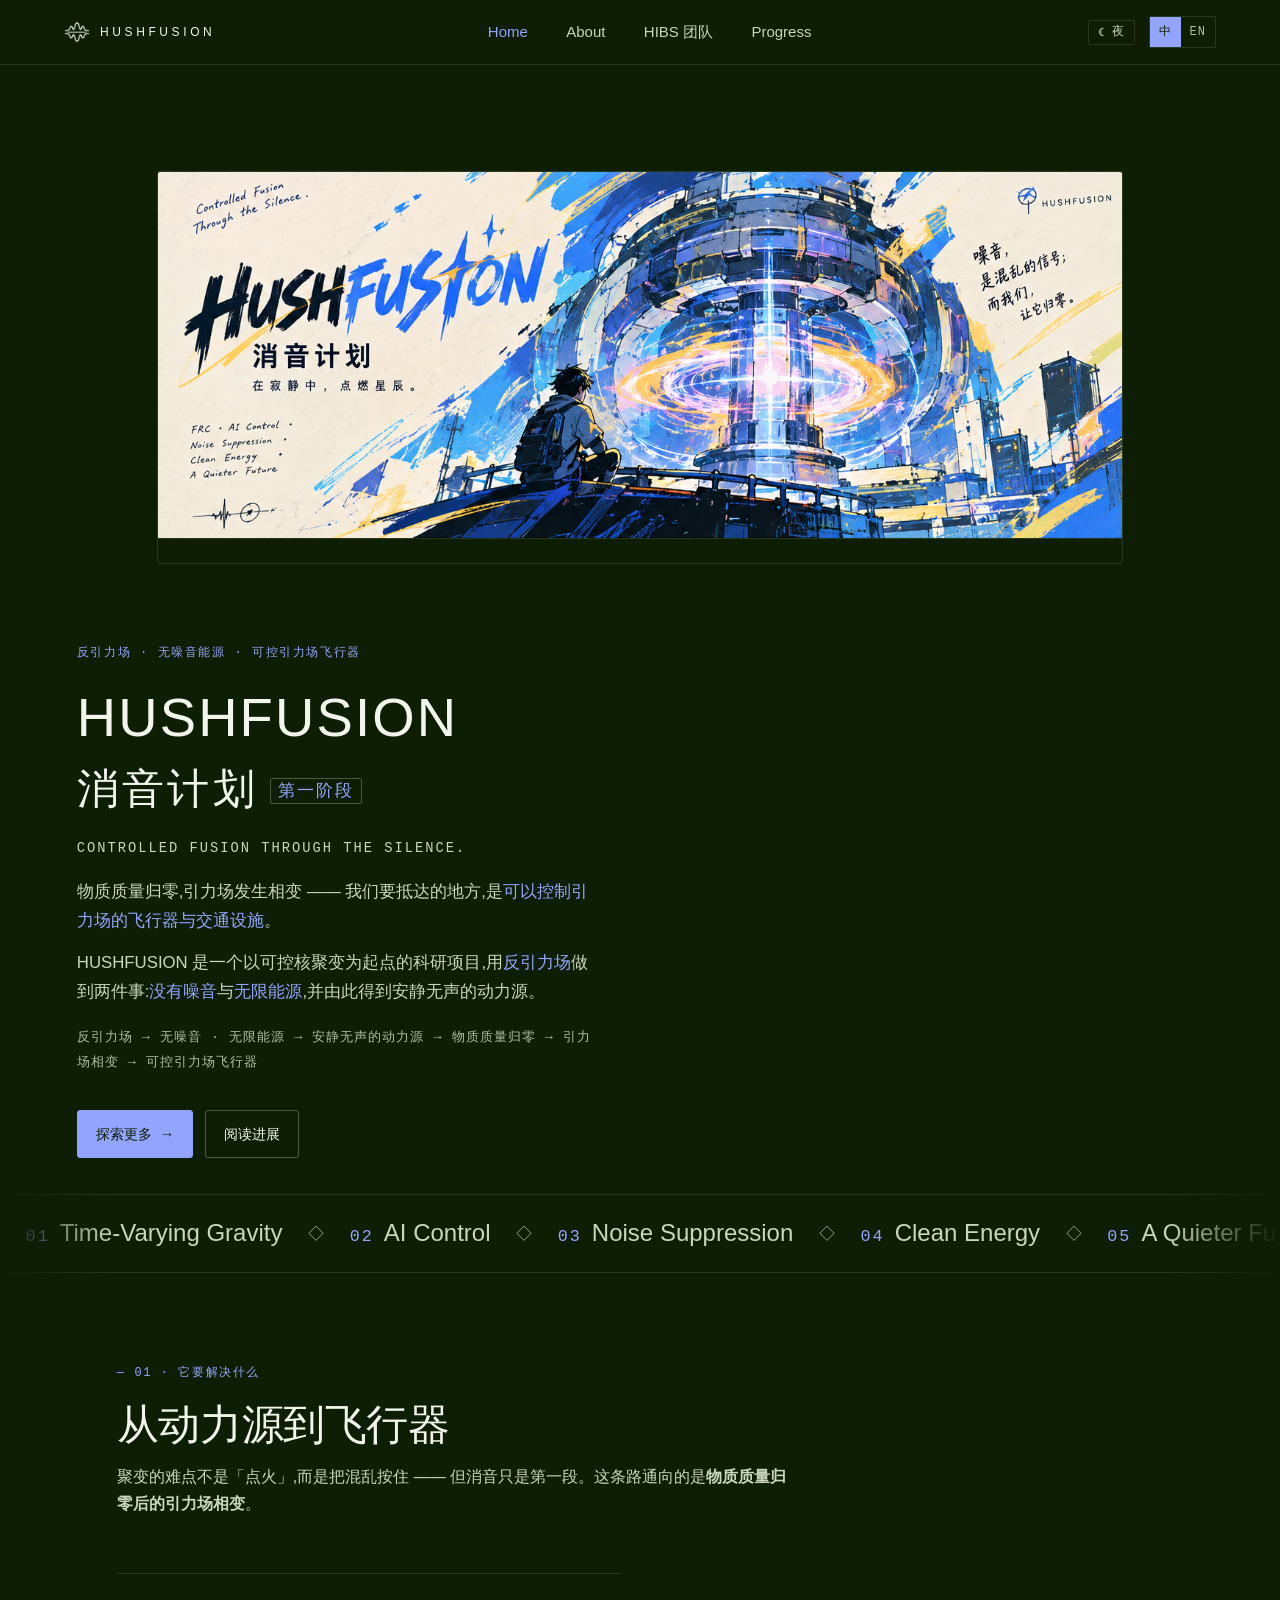
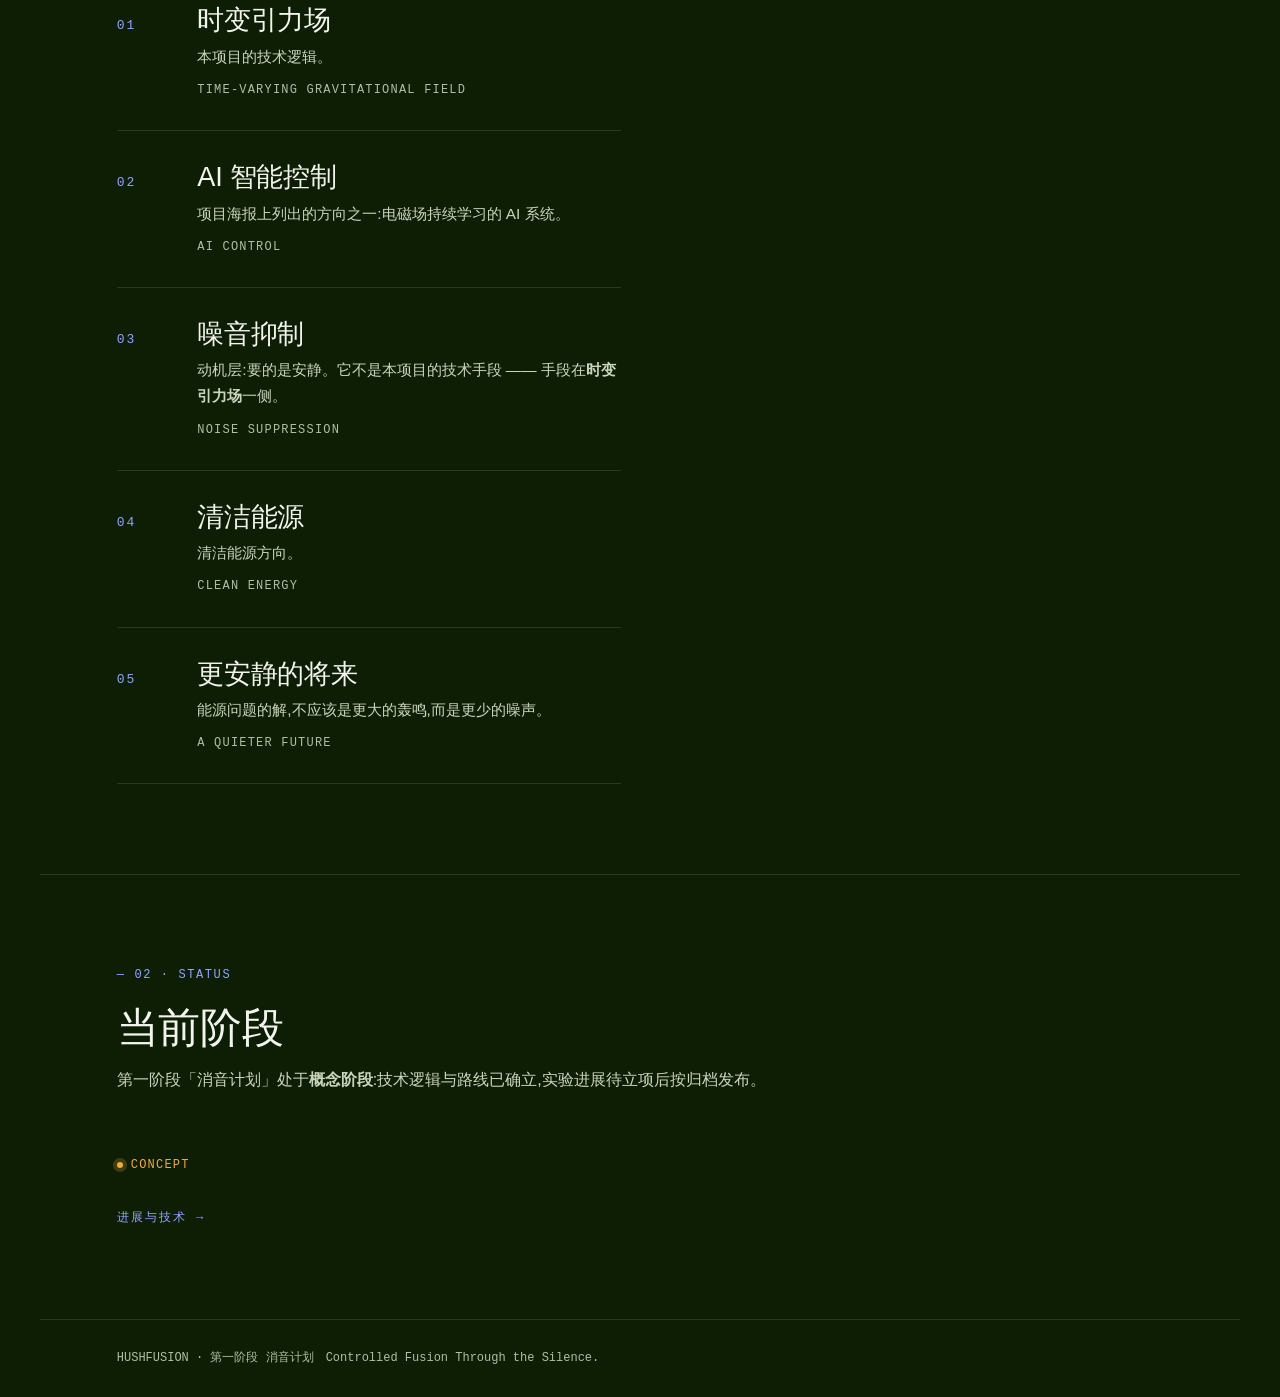
==== index.html @ 9e725b12 "feat(icons): 浏览器图标随主题换 —— 昼间用浅底深字那套 需方 2026-09-17 口径:白天模式下的浏览器图标换成同底色的色系(浅色背景 + 深色 logo)。  - 图标出两套: " ====
<!DOCTYPE html>
<html lang="zh-CN">
<head>
<meta charset="UTF-8">
<meta name="viewport" content="width=device-width, initial-scale=1">
<title>HUSHFUSION — 反引力场 · 无噪音能源 · 可控引力场飞行器</title>
<meta name="description" content="HUSHFUSION:用反引力场换取没有噪音的能源与安静无声的动力源;终局是物质质量归零后的引力场相变,以及可控引力场的飞行器。消音计划是第一阶段。">
<link rel="icon" href="icons/favicon-32.png" sizes="32x32" data-icon="favicon">
<link rel="apple-touch-icon" href="icons/apple-touch-icon.png" data-icon="apple">
<meta name="theme-color" content="#0E1E05" id="theme-color">
<script>/* 主题先定再上色:避免加载瞬间闪另一种主题(默认夜,显式选过就按存的来) */try{if(localStorage.getItem('hushfusion-theme')==='light')document.documentElement.setAttribute('data-theme','light');}catch(e){}</script>
<link rel="stylesheet" href="style.css?v=15">
</head>
<body>

<!-- ◆ 顶栏 -->
<div class="topnav">
  <header class="masthead">
    <a class="brand" href="index.html" aria-label="HUSHFUSION 首页">
      <span class="brand-mark" aria-hidden="true"></span>
      <span class="brand-word">HUSHFUSION</span>
    </a>
    <nav class="mast-links" aria-label="主导航">
      <a href="index.html">Home</a>
      <a href="about.html">About</a>
      <a href="hibs.html" data-zh="HIBS 团队" data-en="HIBS Team">HIBS 团队</a>
      <a href="progress.html">Progress</a>
    </nav>
    <div class="mast-meta">
      <button class="nav-toggle" aria-expanded="false" aria-label="打开导航">≡</button>
      <button class="theme-toggle" type="button" data-theme-toggle aria-label="切换到白天模式">
        <span class="theme-glyph" aria-hidden="true">☾</span><span class="theme-word" data-zh="夜" data-en="Night">夜</span>
      </button>
      <div class="lang-toggle">
        <button data-lang-btn="zh" class="is-active" aria-label="中文">中</button>
        <button data-lang-btn="en" aria-label="English">EN</button>
      </div>
    </div>
  </header>
</div>

<main>

  <!-- ◆ 海报(置顶,只放图) -->
  <section class="band" id="poster" aria-label="海报原件">
    <figure class="exhibit reveal">
      <img src="assets/hero/poster-full.png"
           alt="HUSHFUSION 消音计划手绘海报:笔迹主标、中文标语与反应堆主视觉">
      <figcaption>
       
      </figcaption>
    </figure>
  </section>

  <!-- ◆ 序厅 -->
  <section class="intro" id="intro">
    <div class="intro-inner">
      <p class="kicker" data-zh="反引力场 · 无噪音能源 · 可控引力场飞行器" data-en="Anti-Gravity Field · Silent Energy · Gravity-Controlled Flight">反引力场 · 无噪音能源 · 可控引力场飞行器</p>
      <h1 class="intro-h1">HUSHFUSION</h1>
      <p class="intro-cn">消音计划<span class="intro-phase">第一阶段</span></p>
      <p class="intro-en">Controlled Fusion Through the Silence.</p>
      <p class="lede" data-zh="物质质量归零,引力场发生相变 —— 我们要抵达的地方,是&lt;strong&gt;可以控制引力场的飞行器与交通设施&lt;/strong&gt;。" data-en="Mass goes to zero and the gravitational field undergoes a phase transition — where we are headed is &lt;strong&gt;flight vehicles and transport infrastructure built on a controlled gravitational field&lt;/strong&gt;." data-html="1">物质质量归零,引力场发生相变 —— 我们要抵达的地方,是<strong>可以控制引力场的飞行器与交通设施</strong>。</p>
      <p class="lede" style="margin-top:14px" data-zh="HUSHFUSION 是一个以可控核聚变为起点的科研项目,用&lt;strong&gt;反引力场&lt;/strong&gt;做到两件事:&lt;strong&gt;没有噪音&lt;/strong&gt;与&lt;strong&gt;无限能源&lt;/strong&gt;,并由此得到安静无声的动力源。" data-en="HUSHFUSION starts from controlled fusion and uses an &lt;strong&gt;anti-gravity field&lt;/strong&gt; to achieve two things — &lt;strong&gt;no noise&lt;/strong&gt; and &lt;strong&gt;unlimited energy&lt;/strong&gt; — yielding a power source that is silent." data-html="1">HUSHFUSION 是一个以可控核聚变为起点的科研项目,用<strong>反引力场</strong>做到两件事:<strong>没有噪音</strong>与<strong>无限能源</strong>,并由此得到安静无声的动力源。</p>
            <p class="intro-path" data-zh="反引力场 → 无噪音 · 无限能源 → 安静无声的动力源 → 物质质量归零 → 引力场相变 → 可控引力场飞行器" data-en="Anti-gravity field → no noise · unlimited energy → silent power → mass to zero → gravitational phase transition → gravity-controlled flight">反引力场 → 无噪音 · 无限能源 → 安静无声的动力源 → 物质质量归零 → 引力场相变 → 可控引力场飞行器</p>
      <div class="intro-cta">
        <a class="quiet-cta quiet-cta--solid" href="progress.html#tech">探索更多 <span aria-hidden="true">→</span></a>
        <a class="quiet-cta" href="progress.html">阅读进展</a>
      </div>
    </div>
  </section>

  <!-- ◆ 滚动展示栏:主题词(取自海报要点) -->
  <div class="cap-marquee" aria-hidden="false">
    <div class="cap-marquee-track">
      <span class="cap-marquee-group">
        <span class="cap-marquee-item"><b>01</b>Time-Varying Gravity</span><span class="cap-marquee-sep">◇</span>
        <span class="cap-marquee-item"><b>02</b>AI Control</span><span class="cap-marquee-sep">◇</span>
        <span class="cap-marquee-item"><b>03</b>Noise Suppression</span><span class="cap-marquee-sep">◇</span>
        <span class="cap-marquee-item"><b>04</b>Clean Energy</span><span class="cap-marquee-sep">◇</span>
        <span class="cap-marquee-item"><b>05</b>A Quieter Future</span><span class="cap-marquee-sep">◇</span>
      </span>
      <span class="cap-marquee-group" aria-hidden="true">
        <span class="cap-marquee-item"><b>01</b>Time-Varying Gravity</span><span class="cap-marquee-sep">◇</span>
        <span class="cap-marquee-item"><b>02</b>AI Control</span><span class="cap-marquee-sep">◇</span>
        <span class="cap-marquee-item"><b>03</b>Noise Suppression</span><span class="cap-marquee-sep">◇</span>
        <span class="cap-marquee-item"><b>04</b>Clean Energy</span><span class="cap-marquee-sep">◇</span>
        <span class="cap-marquee-item"><b>05</b>A Quieter Future</span><span class="cap-marquee-sep">◇</span>
      </span>
    </div>
  </div>

  <!-- ◆ 能力:让世界更安静 -->
  <section class="band" id="quiet">
    <div class="section-head reveal">
      <p class="kicker">— 01 · 它要解决什么</p>
      <h2 class="section-title" data-zh="从动力源到飞行器" data-en="From a power source to flight">从动力源到飞行器</h2>
      <p class="section-lede" data-zh="聚变的难点不是「点火」,而是把混乱按住 —— 但消音只是第一段。这条路通向的是&lt;strong&gt;物质质量归零后的引力场相变&lt;/strong&gt;。" data-en="The hard part of fusion is not ignition but holding the chaos still — yet silencing is only the first stretch. The road leads to &lt;strong&gt;the gravitational phase transition that follows mass going to zero&lt;/strong&gt;." data-html="1">聚变的难点不是「点火」,而是把混乱按住 —— 但消音只是第一段。这条路通向的是<strong>物质质量归零后的引力场相变</strong>。</p>
    </div>

    <div class="split reveal">
      <ol class="cap-list reveal">
        <li><span class="cap-no">01</span><div class="cap-body">
          <h3>时变引力场</h3>
          <p>本项目的技术逻辑。</p>
          <span class="cap-tag">Time-Varying Gravitational Field</span>
        </div></li>
        <li><span class="cap-no">02</span><div class="cap-body">
          <h3>AI 智能控制</h3>
          <p>项目海报上列出的方向之一:电磁场持续学习的 AI 系统。</p>
          <span class="cap-tag">AI Control</span>
        </div></li>
        <li><span class="cap-no">03</span><div class="cap-body">
          <h3>噪音抑制</h3>
          <p>动机层:要的是安静。它不是本项目的技术手段 —— 手段在<strong>时变引力场</strong>一侧。</p>
          <span class="cap-tag">Noise Suppression</span>
        </div></li>
        <li><span class="cap-no">04</span><div class="cap-body">
          <h3>清洁能源</h3>
          <p>清洁能源方向。</p>
          <span class="cap-tag">Clean Energy</span>
        </div></li>
        <li><span class="cap-no">05</span><div class="cap-body">
          <h3>更安静的将来</h3>
          <p>能源问题的解,不应该是更大的轰鸣,而是更少的噪声。</p>
          <span class="cap-tag">A Quieter Future</span>
        </div></li>
      </ol>
      <figure class="reveal fig-native-sm">
     
        
      </figure>
    </div>
  </section>

  <!-- ◆ 当前阶段 -->
  <section class="band" id="status">
    <div class="section-head reveal">
      <p class="kicker">— 02 · Status</p>
      <h2 class="section-title" data-zh="当前阶段" data-en="Current stage">当前阶段</h2>
      <p class="section-lede" data-zh="第一阶段「消音计划」处于&lt;strong&gt;概念阶段&lt;/strong&gt;:技术逻辑与路线已确立,实验进展待立项后按归档发布。" data-en="The first phase — the hush plan — is at the &lt;strong&gt;concept stage&lt;/strong&gt;: the technical logic and the route are settled; experimental progress is published once archived." data-html="1">第一阶段「消音计划」处于<strong>概念阶段</strong>:技术逻辑与路线已确立,实验进展待立项后按归档发布。</p>
    </div>
    <p><span class="status">Concept</span></p>
    <p style="margin-top:26px"><a class="see-all" href="progress.html"
       data-zh="进展与技术 →" data-en="Progress &amp; technology →">进展与技术 →</a></p>
  </section>



</main>

<!-- ◆ 页脚 -->
<footer class="foot">
  <span>HUSHFUSION · 第一阶段 消音计划</span>
  <span>Controlled Fusion Through the Silence.</span>
</footer>

<script src="app.js?v=15" defer></script>
</body>
</html>
---- style.css ----
@charset "UTF-8";
/* ============================================================================
   HUSHFUSION · 唯一设计系统(令牌 + 全部组件)
   纪律:圆角 ≤3px · 无装饰性渐变 · 无卡片阴影 · 层级靠背景面 + 1px 发丝线
   改本文件后必须同步提升所有页面 <link>/<script> 的 ?v=N
   ========================================================================== */

:root {
  /* ── 底与面(夜):取样自 assets/cover/thumbnail_375.jpg ——
       深橄榄绿笔触 #173400 / #1A3702 落在米白纸底 #F0F0F0 上。
       页面的夜底就是这支绿的再深一档,面按一档亮度递进。 ─────────────────── */
  --bg:            #0E1E05;
  --bg-2:          #16290B;
  --bg-3:          #1E3611;
  --bg-hover:      #28451A;

  /* ── 文字三级(近白 → 次级 → 元数据;12px 小字也要 ≥7:1) ─────────────── */
  --ink:           #F2F5EC;   /* 15.8:1 */
  --ink-2:         #C9D6BC;   /* 11.5:1 */
  --ink-3:         #AEBFA1;   /*  8.9:1(小字主力色) */

  /* ── 唯一强调色:图标 logo 的靛蓝 #042366(色相 221°)—— 绿底上的互补色。
       深底上取提亮版,才能当「字体重点色」用(7.4:1) ───────────────────── */
  --accent:        #93A4FF;
  --accent-hover:  #B6C1FF;
  --accent-deep:   #3B4CC0;
  --accent-glow:   rgba(147, 164, 255, .22);

  /* ── 单点语义色:琥珀。只允许出现在「状态点」一处 ─────────────────── */
  --amber:         #F0A93B;
  --amber-glow:    rgba(240, 169, 59, .22);

  /* ── 海报纸色(实测 #F8EADA,只用于极小面积的反白块) ─────────────── */
  --paper:         #F8EADA;
  --paper-ink:     #1B2434;

  /* ── 发丝线 ──────────────────────────────────────────────────────── */
  --hairline:        rgba(206, 227, 178, .14);
  --hairline-strong: rgba(206, 227, 178, .30);
  --shade:           rgba(0, 0, 0, .32);   /* 命令板内阴影 */

  /* ── 字体三件套:展示/正文用无衬线(品牌是几何无衬线 + 手绘,衬线会打架;
       手绘笔迹的角色由**真实品牌图**承担,不交给字体) ────────────────── */
  --sans: -apple-system, BlinkMacSystemFont, "PingFang SC", "Noto Sans SC",
          "Helvetica Neue", "Microsoft YaHei", sans-serif;
  --mono: ui-monospace, "SF Mono", "JetBrains Mono", Menlo, Consolas, monospace;

  --maxw: 1200px;
  --r: 3px;
}

/* ── 昼间主题:浅海蓝绿底 + 浅卡其面(墨绿字),强调色 = logo 靛蓝的深版 ──────────
   开关:<html data-theme="light">;没有该属性 = 夜(默认)。
   对比度:ink 13.9:1 / ink-2 8.5:1 / ink-3 7.5:1 / accent 8.0:1 —— 小字也够 */
[data-theme="light"] {
  /* 底 = 浅海蓝绿(亮度 84%,比原来的 95% 冷白明显收了一档,不再晃眼);
     面 = 浅卡其(面板/输入框/标签页浮在绿底上,与海报纸色 #F8EADA 一族) */
  --bg:            #C9DDD5;
  --bg-2:          #F4EFE1;
  --bg-3:          #E7E0CC;
  --bg-hover:      #EDE7D5;

  --ink:           #11302A;   /*  9.99:1(绿底) */
  --ink-2:         #22403A;   /*  7.8:1 */
  --ink-3:         #2C4A42;   /*  6.8:1(小字主力色) */

  --accent:        #1B2C7A;   /* logo 靛蓝的深版(8.8:1)—— 浅底上的重点色 */
  --accent-hover:  #101C55;
  --accent-deep:   #042366;   /* logo 原色,留给实心按钮底 */
  --accent-glow:   rgba(27, 44, 122, .10);

  --amber:         #5E3803;
  --amber-glow:    rgba(94, 56, 3, .14);

  --paper:         #F8EADA;
  --paper-ink:     #1B2434;

  --hairline:        rgba(17, 48, 42, .16);
  --hairline-strong: rgba(17, 48, 42, .34);
  --shade:           rgba(17, 48, 42, .10);
}



/* ── 可访问性工具类 ─────────────────────────────────────────────────── */
.sr-only {
  position: absolute; width: 1px; height: 1px; padding: 0; margin: -1px;
  overflow: hidden; clip: rect(0 0 0 0); white-space: nowrap; border: 0;
}

/* ── 基础 ─────────────────────────────────────────────────────────────── */
*, *::before, *::after { box-sizing: border-box; }

html { -webkit-text-size-adjust: 100%; scroll-behavior: smooth; background: var(--bg); }
@media (prefers-reduced-motion: reduce) { html { scroll-behavior: auto; } }

body {
  margin: 0;
  background: var(--bg);
  color: var(--ink);
  font-family: var(--sans);
  font-size: 16px;
  line-height: 1.7;
  font-weight: 300;
  -webkit-font-smoothing: antialiased;
  overflow-x: hidden;
}

h1, h2, h3, h4 { margin: 0; font-weight: 400; line-height: 1.15; letter-spacing: -.01em; }
p { margin: 0; }
img { max-width: 100%; display: block; }
a { color: inherit; text-decoration: none; }
ol, ul { margin: 0; padding: 0; list-style: none; }
button { font: inherit; color: inherit; background: none; border: 0; cursor: pointer; }
code { font-family: var(--mono); }
::selection { background: var(--accent); color: var(--bg); }

:focus-visible {
  outline: 2px solid var(--accent);
  outline-offset: 3px;
  border-radius: 2px;
}

/* 只在有 JS 时启用滚动揭示(渐进增强:无 JS 时内容直接可见) */
.reveal { opacity: 1; }
.js .reveal { opacity: 0; transform: translateY(14px);
              transition: opacity .9s ease, transform .9s cubic-bezier(.2,.7,.3,1); }
.js .reveal.is-in { opacity: 1; transform: none; }
@media (prefers-reduced-motion: reduce) {
.js .reveal { opacity: 1; transform: none; transition: none; }
}

/* ── 版心与区块 ──────────────────────────────────────────────────────── */
section.band {
  padding: clamp(60px, 10vh, 130px) clamp(24px, 6vw, 80px);
  max-width: var(--maxw);
  margin: 0 auto;
}
section.band + section.band { border-top: 1px solid var(--hairline); }
/* 海报置顶:它下面是序厅,两块要读成一个开篇 —— 收紧下边距,别让图与文之间空出一大段 */
#poster { padding-bottom: clamp(28px, 3.5vh, 44px); }
/* ── 通用文字件 ──────────────────────────────────────────────────────── */
.kicker {
  font-family: var(--mono); font-weight: 400; font-size: 12px; letter-spacing: 1.6px;
  text-transform: uppercase; color: var(--accent); margin-bottom: 26px;
}
.kicker--muted { color: var(--ink-3); }
.display {
  font-size: clamp(2rem, 5vw, 3.6rem); font-weight: 300; line-height: 1.08;
}
.lede {
  color: var(--ink-2); font-size: 1.05rem; max-width: 42em; margin-top: 18px;
}
.lede strong, .hl { color: var(--accent); font-weight: 500; }
.mono { font-family: var(--mono); }

.section-head { margin-bottom: clamp(36px, 5vw, 56px); }
.section-head .kicker { margin-bottom: 18px; }
.section-title { font-size: clamp(1.6rem, 3.4vw, 2.6rem); font-weight: 300; }
.section-lede { color: var(--ink-2); margin-top: 14px; font-size: 1rem; max-width: 42em; }

/* ── 顶栏:三段均布 + 悬浮下拉 ───────────────────────────────────────── */
.topnav {
  position: sticky; top: 0; z-index: 60;
  background: color-mix(in srgb, var(--bg) 86%, transparent);
  -webkit-backdrop-filter: blur(10px); backdrop-filter: blur(10px);
  border-bottom: 1px solid var(--hairline);
}
.masthead {
  display: flex; align-items: center; justify-content: space-between;
  gap: clamp(16px, 3vw, 40px);
  padding: 16px clamp(24px, 5vw, 64px);
  max-width: 1400px; margin: 0 auto;
}
.brand { display: flex; align-items: center; gap: 10px; flex-shrink: 0; }
/* 顶栏标识:同一个蒙版文件,颜色取 --ink —— 夜=近白、昼=墨绿,
   两套底色上都看得见(白色图形直接放冷白底上会消失) */
.brand-mark {
  width: 26px; height: 26px; flex-shrink: 0;
  background-color: var(--ink);
  -webkit-mask: url(assets/brand/mark-wave.png) center / contain no-repeat;
          mask: url(assets/brand/mark-wave.png) center / contain no-repeat;
}
/* 字标用**文字**渲染,不用图 —— 源图里的字标只有 102×19,
   在 2× 屏上被拉伸过就糊;用本地字体 + 字距能实打实锐利,也顺手省一张素材。 */
.brand-word {
  font-family: var(--sans);
  font-size: 12px;
  font-weight: 500;
  letter-spacing: .3em;
  margin-right: -.3em;          /* 抵消尾字符的字距,视觉左对齐 */
  text-transform: uppercase;
  color: var(--ink);
  white-space: nowrap;
  line-height: 1;
}

.lang-toggle { display: flex; border: 1px solid var(--hairline); border-radius: 2px; }
/* 主题切换:与语言键同一套视觉,紧挨在它左边 */
.theme-toggle {
  display: inline-flex; align-items: center; gap: 6px;
  font-family: var(--mono); font-size: 12px; font-weight: 400; letter-spacing: 1px;
  color: var(--ink-2); border: 1px solid var(--hairline); border-radius: 2px;
  padding: 5px 9px; line-height: 1; white-space: nowrap;
  transition: color .18s, border-color .18s;
}
.theme-toggle:hover { color: var(--accent); border-color: var(--accent); }
.theme-glyph { font-size: 13px; line-height: 1; }
.lang-toggle button {
  font-family: var(--mono); font-weight: 400; font-size: 12px; letter-spacing: 1px;
  padding: 5px 9px; color: var(--ink-3); transition: color .18s, background .18s;
}
.lang-toggle button.is-active { color: var(--bg); background: var(--accent); }
/* ── 序厅(替代 hero) ────────────────────────────────────────────────── */
.intro {
  position: relative;
  display: grid;
  grid-template-columns: minmax(0, 1fr) minmax(0, 1.05fr);
  align-items: start;
  gap: clamp(24px, 5vw, 64px);
  padding: clamp(24px, 3.5vh, 44px) clamp(24px, 6vw, 80px) clamp(28px, 4vh, 52px);
  max-width: 1400px; margin: 0 auto;
}
.intro-inner { position: relative; z-index: 2; max-width: 640px; }
.intro-h1 { font-size: clamp(2rem, 5vw, 3.4rem); font-weight: 300;
             letter-spacing: .04em; line-height: 1.05; margin-bottom: 8px; }
.intro-cn { font-size: clamp(1.6rem, 3.6vw, 2.6rem); font-weight: 300; letter-spacing: .08em; }
.intro-en {
  font-family: var(--mono); font-size: clamp(.72rem, 1.4vw, .86rem);
  letter-spacing: 2px; color: var(--ink-2); margin-top: 12px; text-transform: uppercase;
}
.intro-cta { display: flex; flex-wrap: wrap; gap: 12px; margin-top: 34px; }
.intro-phase {
  font-family: var(--mono); font-size: .42em; letter-spacing: 2px; color: var(--accent);
  border: 1px solid var(--hairline-strong); border-radius: 2px;
  padding: 2px 7px; margin-left: 12px; vertical-align: middle; white-space: nowrap;
}
.intro-path {
  font-family: var(--mono); font-size: clamp(.72rem, 1.3vw, .84rem);
  letter-spacing: 1px; color: var(--ink-3); margin-top: 18px; line-height: 1.9;
}

.quiet-cta {
  display: inline-flex; align-items: center; gap: 8px;
  border: 1px solid var(--hairline-strong); border-radius: var(--r);
  padding: 11px 18px; font-size: .9rem; color: var(--ink);
  transition: color .18s ease, border-color .18s ease, background .18s ease;
}
.quiet-cta:hover { border-color: var(--accent); color: var(--accent);
                   background: color-mix(in srgb, var(--accent) 7%, transparent); }
.quiet-cta--solid {
  background: var(--accent); border-color: var(--accent); color: var(--bg); font-weight: 400;
}
.quiet-cta--solid:hover { background: var(--accent-hover); border-color: var(--accent-hover);
                          color: var(--bg); }
.quiet-cta span[aria-hidden] { transition: transform .18s ease; }
.quiet-cta:hover span[aria-hidden] { transform: translateX(3px); }

/* ── 滚动展示栏(无缝 marquee) ───────────────────────────────────────── */
.cap-marquee {
  overflow: hidden;
  border-top: 1px solid var(--hairline);
  border-bottom: 1px solid var(--hairline);
  padding: clamp(12px, 2vw, 18px) 0;
  -webkit-mask-image: linear-gradient(90deg, transparent, #000 9%, #000 91%, transparent);
          mask-image: linear-gradient(90deg, transparent, #000 9%, #000 91%, transparent);
}
.cap-marquee-track { display: flex; width: max-content; animation: cap-marquee 34s linear infinite; }
.cap-marquee:hover .cap-marquee-track { animation-play-state: paused; }
.cap-marquee-group { display: flex; align-items: center; }
.cap-marquee-item {
  font-size: clamp(1rem, 2.2vw, 1.5rem); color: var(--ink-2); white-space: nowrap;
  padding: 0 clamp(14px, 2vw, 26px);
}
.cap-marquee-item b { font-family: var(--mono); font-size: .7em; color: var(--accent);
                      font-weight: 500; letter-spacing: 2px; margin-right: 10px; }
.cap-marquee-sep { color: var(--ink-3); }
@keyframes cap-marquee { from { transform: translateX(0); } to { transform: translateX(-50%); } }
@media (prefers-reduced-motion: reduce) {
.cap-marquee-track { animation: none; }
.cap-marquee { -webkit-mask-image: none; mask-image: none; }
}

/* ── 编辑式序号列表(替代卡片栅格) ──────────────────────────────────── */
.cap-list li {
  display: flex; gap: clamp(20px, 4vw, 48px); align-items: baseline;
  padding: 30px 0; border-bottom: 1px solid var(--hairline);
}
.cap-list li:first-child { border-top: 1px solid var(--hairline); }
.cap-no {
  font-family: var(--mono); font-size: 13px; letter-spacing: 2px;
  color: var(--accent); flex-shrink: 0; width: 2.5em;
}
.cap-body h3 { font-size: clamp(1.15rem, 2.4vw, 1.7rem); margin-bottom: 8px; }
.cap-body p { color: var(--ink-2); max-width: 38em; font-size: .96rem; }
.cap-body .cap-tag {
  font-family: var(--mono); font-weight: 400; font-size: 12px; letter-spacing: 1.2px;
  color: var(--ink-3); text-transform: uppercase; display: block; margin-top: 10px;
}

/* ── 双栏图文(主素材在右,文案在左) ───────────────────────────────── */
.split {
  display: grid; grid-template-columns: minmax(0, 1fr) minmax(0, .95fr);
  gap: clamp(28px, 5vw, 64px); align-items: center;
}
.split figure { margin: 0; }
.split figure img { width: 100%; height: auto; border: 1px solid var(--hairline);
                    border-radius: var(--r); }
.split figure figcaption {
  font-family: var(--mono); font-weight: 400; font-size: 12px; letter-spacing: 1px; color: var(--ink-3);
  margin-top: 10px;
}
.split--flip > figure { order: -1; }

.see-all {
  font-family: var(--mono); font-size: 12px; letter-spacing: 2px;
  color: var(--accent); text-transform: uppercase;
}
.see-all:hover { color: var(--accent-hover); }

/* ── 命令板(可复制) ────────────────────────────────────────────────── */
.cmd-grid { display: grid; grid-template-columns: repeat(auto-fit, minmax(280px, 1fr));
            gap: clamp(16px, 2.4vw, 26px); }
.cmd-plate {
  border: 1px solid var(--hairline); border-radius: var(--r);
  padding: 22px 24px;
  background: linear-gradient(180deg, var(--bg-2), var(--bg-3));
  transition: border-color .2s ease, box-shadow .2s ease;
}
.cmd-plate:hover { border-color: var(--hairline-strong);
                   box-shadow: 0 0 0 1px var(--accent-glow); }
.cmd-meta { margin-bottom: 16px; }
.cmd-badge {
  font-family: var(--mono); font-weight: 400; font-size: 12px; letter-spacing: 1.2px; text-transform: uppercase;
  color: var(--accent); border: 1px solid var(--hairline-strong); border-radius: 2px;
  padding: 3px 7px; display: inline-block; margin-bottom: 12px;
}
.cmd-title { font-size: 1.05rem; margin-bottom: 6px; }
.cmd-desc { color: var(--ink-2); font-size: .9rem; }
.cmd-line { display: flex; align-items: stretch; gap: 10px; margin-top: 16px; }
.prompt { font-family: var(--mono); color: var(--accent); font-weight: 600; align-self: center; }
.cmd {
  flex: 1 1 auto; min-width: 0; background: var(--shade);
  border: 1px solid var(--hairline); border-radius: 2px; padding: 11px 14px;
  font-size: .86rem; word-break: break-all; color: var(--ink);
}
.copy {
  font-family: var(--mono); font-weight: 400; font-size: 12px; letter-spacing: 1px;
  border: 1px solid var(--hairline-strong); border-radius: 2px; padding: 0 12px;
  color: var(--ink-2); white-space: nowrap;
  transition: color .18s, border-color .18s, background .18s;
}
.copy:hover { color: var(--accent); border-color: var(--accent); }
.copy.is-copied { color: var(--accent); border-color: var(--accent); background: var(--accent-glow); }

/* ── 标签框(平台/栏目切换) ─────────────────────────────────────────── */
.tabs-box {
  border: 1px solid var(--hairline); border-radius: var(--r); overflow: hidden;
  background: linear-gradient(180deg, var(--bg-2), var(--bg-3));
}
.tabs { display: flex; flex-wrap: wrap; border-bottom: 1px solid var(--hairline); }
.tab {
  display: flex; align-items: center; gap: 10px;
  flex: 1 1 auto; min-width: 0; white-space: nowrap;
  padding: 15px 18px; font-size: 15px; color: var(--ink-2);
  border-bottom: 2px solid transparent;
  transition: color .18s ease, border-color .18s ease;
}
.tab-no { font-family: var(--mono); font-weight: 400; font-size: 12px; letter-spacing: 1.2px; color: var(--ink-3); }
.tab:hover { color: var(--ink); }
.tab.is-active { color: var(--accent); border-bottom-color: var(--accent); }
.tab.is-active .tab-no { color: var(--accent); }
.pane { display: none; padding: 24px 26px; }
.pane.is-active { display: block; }

/* 面板里的规格表:dt/dd 两列 —— 让「关心什么 / 难点」可扫读,而不是挤成一坨 prose */
.pane-tag {
  font-family: var(--mono); font-weight: 400; font-size: 12px; letter-spacing: 1.2px;
  text-transform: uppercase; color: var(--ink-3); margin-bottom: 14px;
}
.spec-list > div {
  display: grid; grid-template-columns: 148px minmax(0, 1fr);
  gap: 6px 24px; padding: 14px 0; border-bottom: 1px solid var(--hairline);
}
.spec-list > div:first-child { border-top: 1px solid var(--hairline); }
.spec-list dt { font-family: var(--mono); font-size: 12px; letter-spacing: 1px; color: var(--ink-3); }
.spec-list dd { margin: 0; color: var(--ink-2); font-size: .96rem; max-width: 38em; }
.spec-list dd strong { color: var(--ink); font-weight: 500; }

/* ── 文档表格 ───────────────────────────────────────────────────────── */
.table-wrap { overflow-x: auto; border: 1px solid var(--hairline); border-radius: var(--r); }
table.doc { width: 100%; border-collapse: collapse; font-size: .92rem; }
table.doc th {
  text-align: left; font-family: var(--mono); font-size: 12px; letter-spacing: 1px;
  text-transform: uppercase; color: var(--ink-3); font-weight: 400;
  padding: 12px 16px; border-bottom: 1px solid var(--hairline-strong); white-space: nowrap;
}
table.doc td {
  padding: 13px 16px; border-bottom: 1px solid var(--hairline); color: var(--ink-2);
  vertical-align: top;
}
table.doc tr:last-child td { border-bottom: 0; }
table.doc tr:hover td { background: color-mix(in srgb, var(--accent) 4%, transparent); }
table.doc td:first-child { color: var(--ink); }

/* ── 状态标记(琥珀只出现在这里) ───────────────────────────────────── */
.status { display: inline-flex; align-items: center; gap: 8px;
          font-family: var(--mono); font-weight: 400; font-size: 12px; letter-spacing: 1.2px;
          text-transform: uppercase; color: var(--amber); }
.status::before { content: ""; width: 6px; height: 6px; border-radius: 50%;
                  background: var(--amber); box-shadow: 0 0 0 4px var(--amber-glow); }

/* ── 海报「展品」块(纸色反白,小块使用) ──────────────────────────── */
.exhibit { border: 1px solid var(--hairline); border-radius: var(--r); overflow: hidden; }
.exhibit img { width: 100%; height: auto; }
.exhibit figcaption {
  display: flex; flex-wrap: wrap; gap: 6px 18px; align-items: center;
  padding: 12px 16px; border-top: 1px solid var(--hairline);
  font-family: var(--mono); font-weight: 400; font-size: 12px; letter-spacing: 1px; color: var(--ink-3);
}
.paper-chip {
  background: var(--paper); color: var(--paper-ink); border-radius: 2px;
  padding: 14px 18px; display: inline-block; max-width: 100%;
}
.paper-chip img { width: auto; max-height: 92px; }

/* ── 占位块(无素材来源的内容,显式标注而不是编造) ───────────────── */
.placeholder {
  border: 1px dashed var(--hairline-strong); border-radius: var(--r);
  padding: 20px 22px; color: var(--ink-3); font-family: var(--mono);
  font-size: 12px; letter-spacing: .5px; line-height: 1.9;
}
.placeholder b { color: var(--ink-2); font-weight: 400; }



/* ── 页脚 ───────────────────────────────────────────────────────────── */
.foot {
  display: flex; align-items: center; gap: 12px; flex-wrap: wrap;
  padding: 28px clamp(24px, 6vw, 80px);
  border-top: 1px solid var(--hairline);
  color: var(--ink-3); font-family: var(--mono); font-size: 12px;
  max-width: var(--maxw); margin: 0 auto;
}

/* ── 响应式:断点只改布局方向 ──────────────────────────────────────── */
@media (max-width: 980px) {
.intro { grid-template-columns: 1fr; padding-top: clamp(20px, 3vh, 36px); }
.split { grid-template-columns: 1fr; }
.split--flip > figure { order: 0; }
}

@media (max-width: 820px) {
.cap-list li { flex-direction: column; gap: 8px; padding: 22px 0; }
.cap-no { width: auto; }
}
@media (max-width: 560px) {
.tab { padding: 12px 10px; font-size: 13px; }
.cmd-line { flex-wrap: wrap; }
.copy { padding: 8px 12px; }
}

/* ── 顶栏导航(全宽居中;窄屏折叠为汉堡) ─────────────────────────── */
.mast-meta { display: flex; align-items: center; gap: 14px; flex-shrink: 0; }
.mast-links { display: flex; justify-content: center; gap: clamp(18px, 3vw, 44px); flex: 1; }
.mast-links a { color: var(--ink-2); font-size: 15px; transition: color .18s ease; }
.mast-links a:hover, .mast-links a.is-active { color: var(--accent); }
.nav-toggle { display: none; }

/* 导航比源稿多一个中文项,中段收一收间距与字号 */
@media (max-width: 1180px) {
.mast-links { gap: clamp(14px, 2.4vw, 30px); }
.mast-links a { font-size: 14px; }
}

/* ── 投递(邮箱行 + 表单) ───────────────────────────────────────────── */
.apply-mail { display: flex; flex-wrap: wrap; align-items: center; gap: 12px; margin-top: 4px; }
.apply-mail-addr {
  font-family: var(--mono); font-size: clamp(.8rem, 2.1vw, .95rem);
  color: var(--ink); border-bottom: 1px solid var(--hairline-strong);
  padding-bottom: 2px; overflow-wrap: anywhere;
  transition: color .18s, border-color .18s;
}
.apply-mail-addr:hover { color: var(--accent); border-color: var(--accent); }
.apply-fallback-note { color: var(--ink-3); font-size: 12px; margin-top: 12px; max-width: 40em; line-height: 1.8; }

/* 渐进增强:没有 JS 时表单不出场,邮箱那条路照走(内容不该依赖脚本) */
.apply-form { display: none; margin-top: 26px; max-width: 620px; }
.js .apply-form { display: block; }
.apply-row { display: grid; grid-template-columns: 1fr 1fr; gap: 16px; }
.apply-field { display: flex; flex-direction: column; gap: 8px; margin-top: 16px; }
.apply-row .apply-field { margin-top: 0; }
.apply-field label {
  font-family: var(--mono); font-weight: 400; font-size: 12px; letter-spacing: 1px;
  text-transform: uppercase; color: var(--ink-3);
}
.apply-field input, .apply-field textarea {
  width: 100%; background: var(--bg-2); border: 1px solid var(--hairline); border-radius: var(--r);
  color: var(--ink); font: inherit; font-size: .95rem; font-weight: 300;
  padding: 11px 13px; transition: border-color .18s, background .18s;
}
.apply-field textarea { min-height: 128px; resize: vertical; line-height: 1.7; }
.apply-field input:focus, .apply-field textarea:focus {
  outline: none; border-color: var(--accent); background: var(--bg-3);
}
.apply-hp { position: absolute; left: -9999px; width: 1px; height: 1px; opacity: 0; pointer-events: none; }
.apply-actions { display: flex; flex-wrap: wrap; align-items: center; gap: 14px; margin-top: 20px; }
.apply-actions .quiet-cta[hidden] { display: none; }
.apply-status { font-family: var(--mono); font-size: 12px; letter-spacing: .4px; color: var(--ink-3); max-width: 34em; }
.apply-status.is-ok { color: var(--accent); }
.apply-status.is-err { color: var(--amber); }

/* ── 论文与引用(引用行 + 长文本断行) ───────────────────────────────── */
.cite-links { display: flex; flex-wrap: wrap; align-items: center; gap: 12px; margin-top: 10px; }
.cite-links a {
  font-family: var(--mono); font-size: 12px; color: var(--accent);
  overflow-wrap: anywhere; transition: color .18s;
}
.cite-links a:hover { color: var(--accent-hover); }
/* 论文标题与摘要是长英文 + 符号,窄屏必须允许在词内断行,否则会横向溢出 */
.cap-body h3, .cap-body p { overflow-wrap: break-word; }

@media (max-width: 560px) {
.apply-row { grid-template-columns: 1fr; }
}

/* 导航折叠:比内容断点早一档,否则四项 + 中文项在 820–900 之间会横向溢出 */
@media (max-width: 900px) {
.nav-toggle { display: inline-flex; align-items: center; }
.mast-links {
    display: none; position: absolute; left: 0; right: 0; top: 100%;
    flex-direction: column; gap: 0; padding: 8px 0 14px;
    background: var(--bg-2); border-bottom: 1px solid var(--hairline);
  }
.topnav.is-open .mast-links { display: flex; }
.mast-links a { padding: 12px clamp(24px, 5vw, 64px); font-size: 15px; }
}
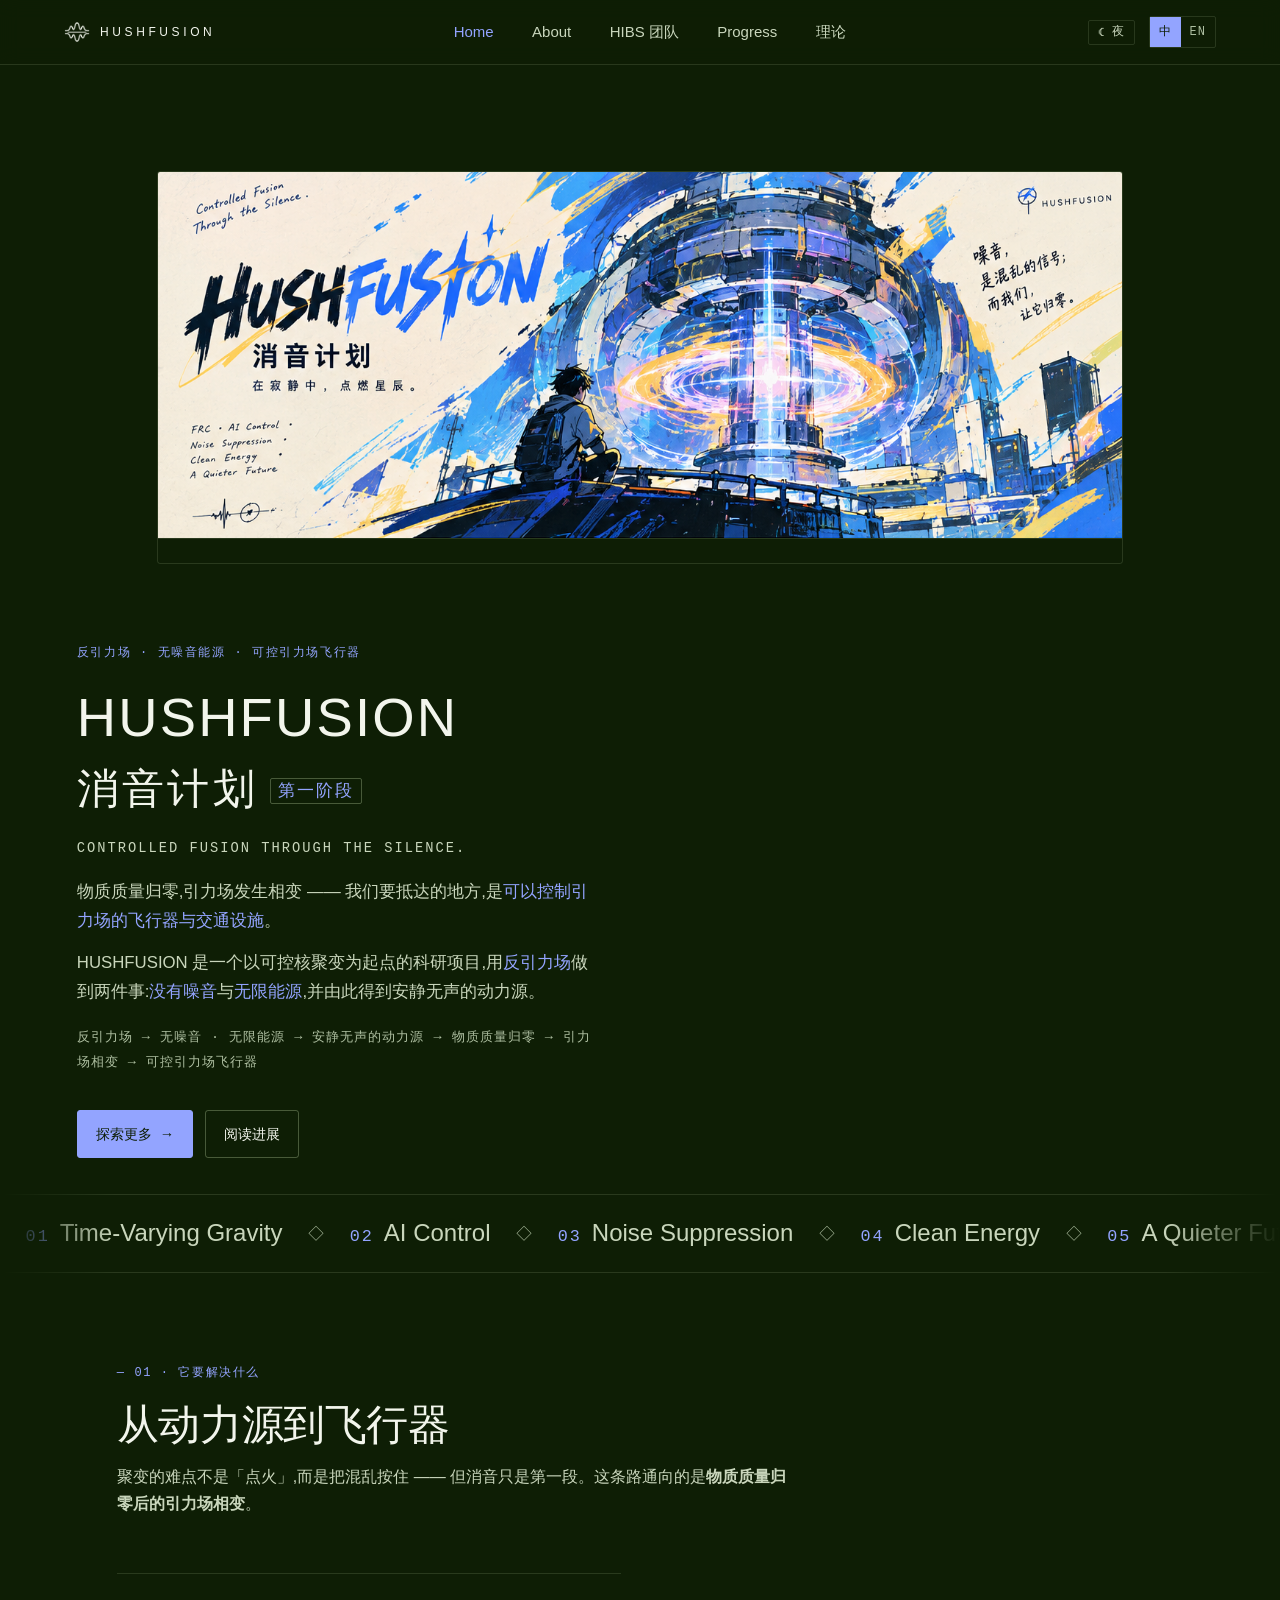
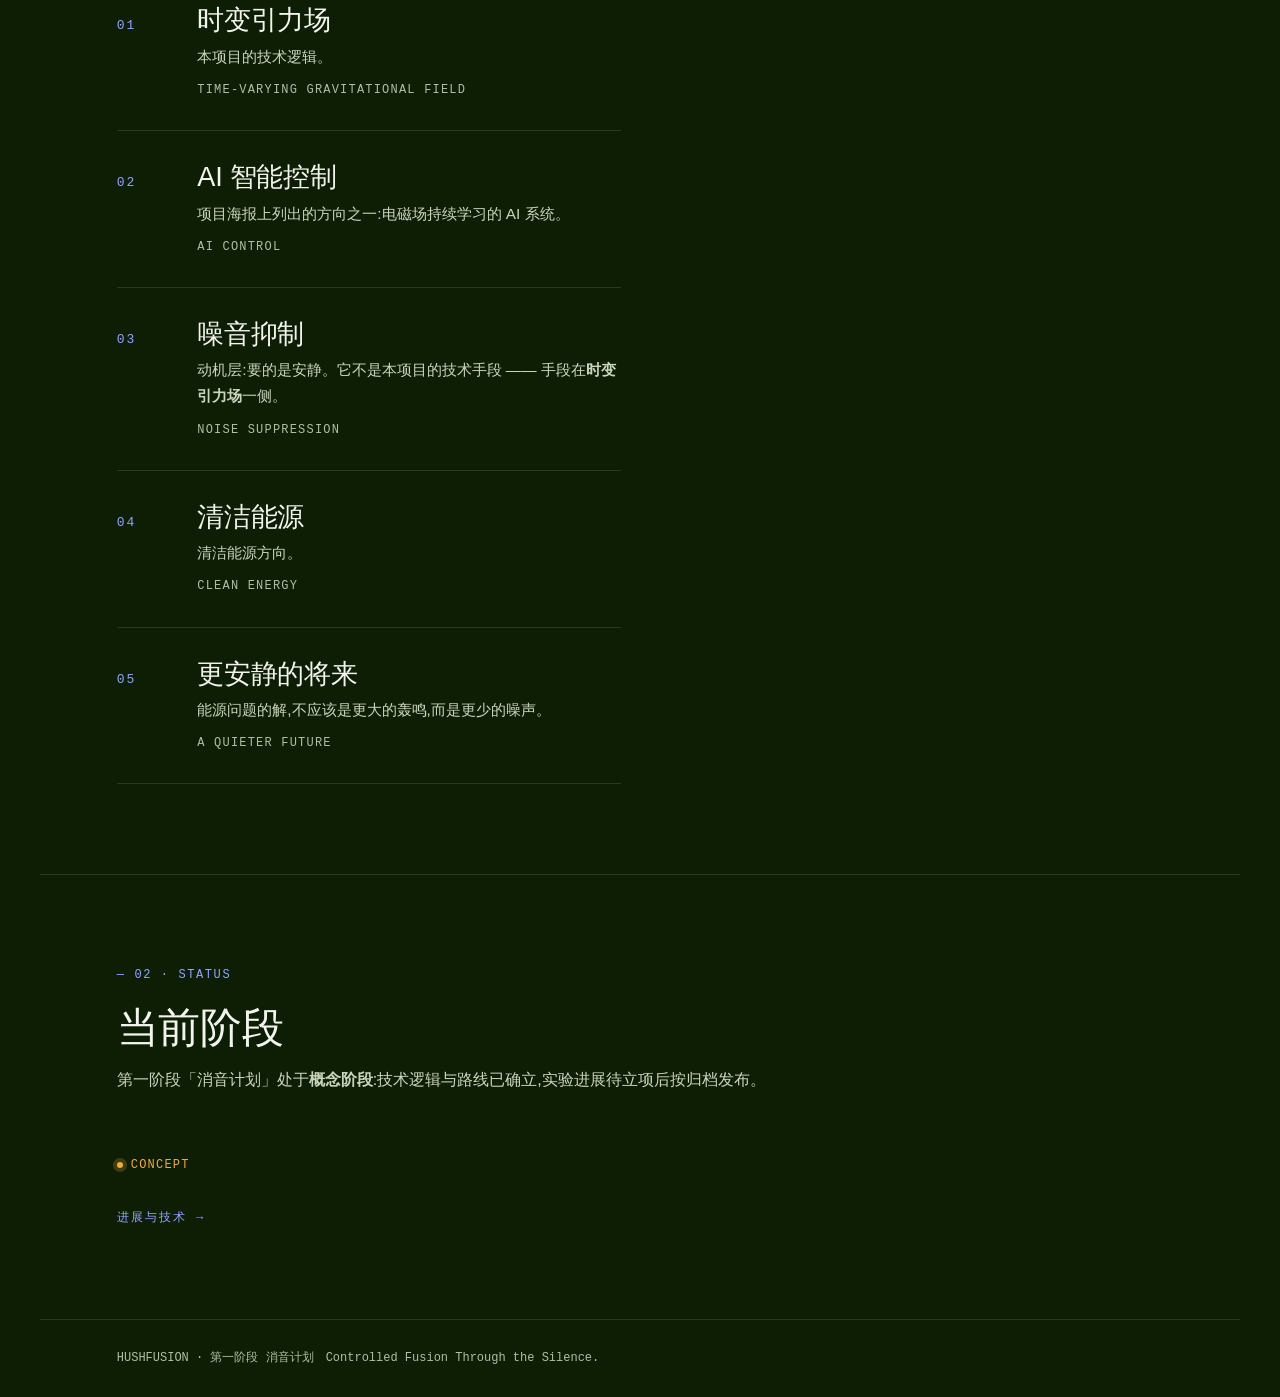
==== commit 3b12a72e: "feat(theory): 新增理论页「控制引力场的代数系统」 - theory.html:基元=起伏能量二次型,布尔=层状区域族(三个类比 + 锁定=交换子不为零) - 五页导航补「理论」入口,ve" ====
--- a/index.html
+++ b/index.html
@@ -25,6 +25,7 @@
       <a href="about.html">About</a>
       <a href="hibs.html" data-zh="HIBS 团队" data-en="HIBS Team">HIBS 团队</a>
       <a href="progress.html">Progress</a>
+      <a href="theory.html" data-zh="理论" data-en="Theory">理论</a>
     </nav>
     <div class="mast-meta">
       <button class="nav-toggle" aria-expanded="false" aria-label="打开导航">≡</button>
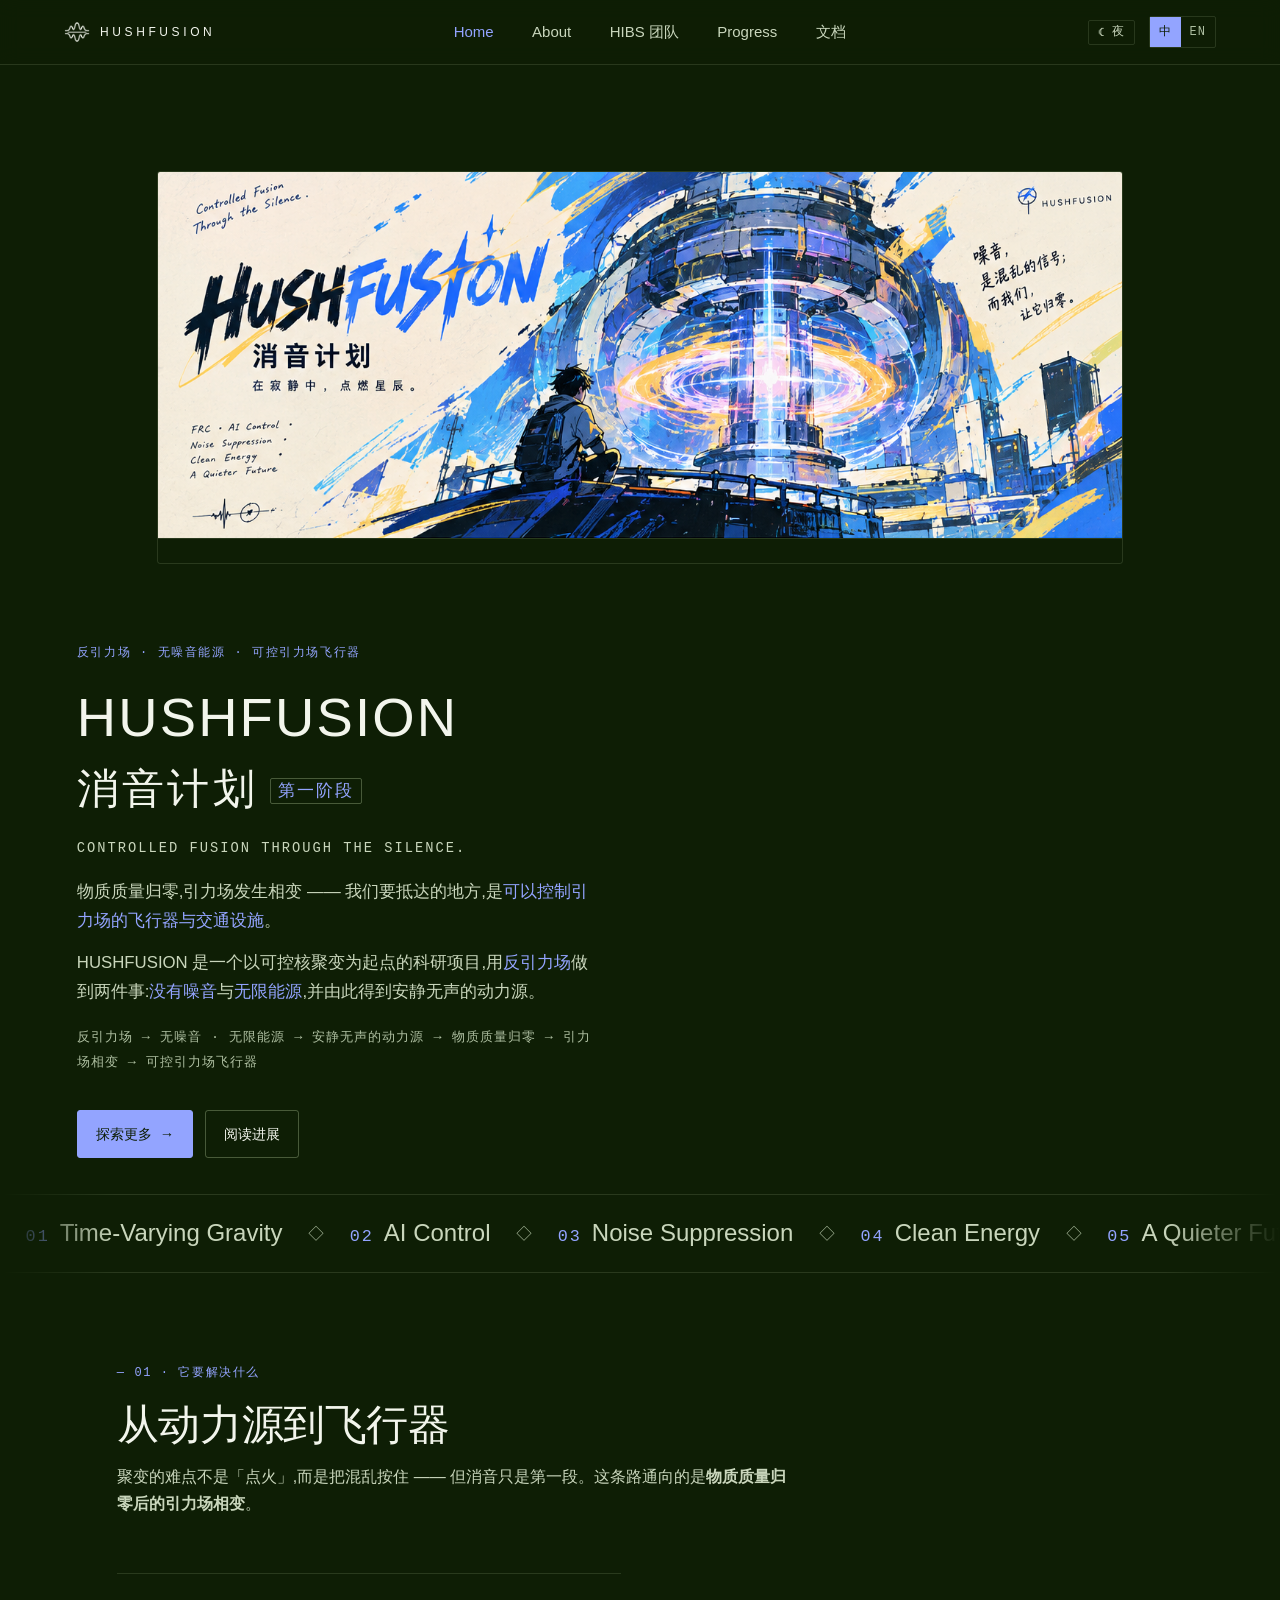
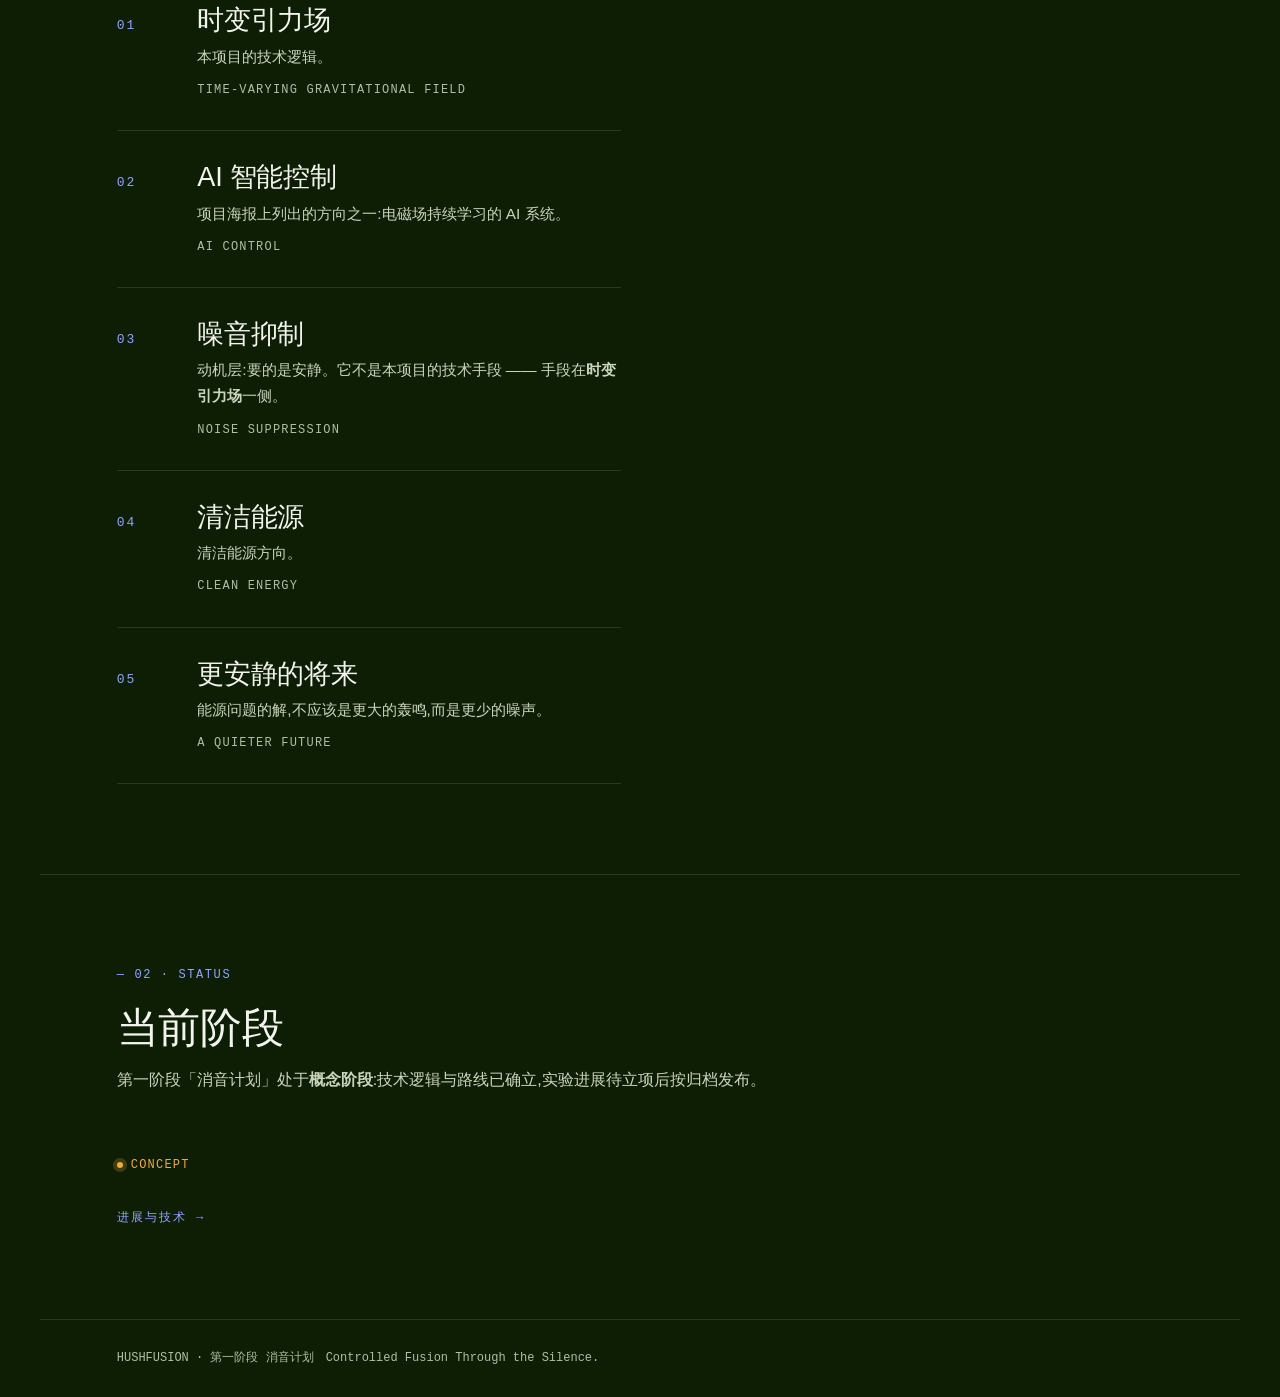
==== commit c559a6c6: "feat(docs): 三本账进容器左侧空白自成栏(与「本页目录」并排)+ 导航标签「理论」→「文档」 需方两条口述:①三本账别和「本页目录」上下堆着,提到容器左边那块空白里自己成一栏; ②指向本页的" ====
--- a/index.html
+++ b/index.html
@@ -9,7 +9,7 @@
 <link rel="apple-touch-icon" href="icons/apple-touch-icon.png" data-icon="apple">
 <meta name="theme-color" content="#0E1E05" id="theme-color">
 <script>/* 主题先定再上色:避免加载瞬间闪另一种主题(默认夜,显式选过就按存的来) */try{if(localStorage.getItem('hushfusion-theme')==='light')document.documentElement.setAttribute('data-theme','light');}catch(e){}</script>
-<link rel="stylesheet" href="style.css?v=15">
+<link rel="stylesheet" href="style.css?v=17">
 </head>
 <body>
 
@@ -25,7 +25,7 @@
       <a href="about.html">About</a>
       <a href="hibs.html" data-zh="HIBS 团队" data-en="HIBS Team">HIBS 团队</a>
       <a href="progress.html">Progress</a>
-      <a href="theory.html" data-zh="理论" data-en="Theory">理论</a>
+      <a href="docs.html" data-zh="文档" data-en="Docs">文档</a>
     </nav>
     <div class="mast-meta">
       <button class="nav-toggle" aria-expanded="false" aria-label="打开导航">≡</button>
@@ -155,6 +155,6 @@
   <span>Controlled Fusion Through the Silence.</span>
 </footer>
 
-<script src="app.js?v=15" defer></script>
+<script src="app.js?v=17" defer></script>
 </body>
 </html>
--- a/style.css
+++ b/style.css
@@ -535,3 +535,133 @@
 .topnav.is-open .mast-links { display: flex; }
 .mast-links a { padding: 12px clamp(24px, 5vw, 64px); font-size: 15px; }
 }
+
+/* ── 文档区(理论页:侧边栏切换三本账) ─────────────────────────────────
+   结构:.docs = 栅格[侧栏 | 面板];侧栏 = nav[role=tablist] 内的 button 列表;
+   面板 = article[role=tabpanel]。选中态只用「左侧 2px 强调线 + 字色」表达,
+   不给背景色块 —— 免得把文档区做成卡片列表。 */
+.docs {
+  display: grid;
+  grid-template-columns: minmax(0, 236px) minmax(0, 1fr);
+  gap: clamp(30px, 4.5vw, 76px);
+  align-items: start;
+}
+.doc-nav { position: sticky; top: 92px; }
+.doc-ledgers { min-width: 0; }
+
+/* 侧栏两段:上 = 三本账(单选标签),下 = 本页目录(锚点导航 + 滚动高亮) */
+.doc-tabs { display: flex; flex-direction: column; border-top: 1px solid var(--hairline-strong); }
+.doc-tab {
+  position: relative; display: grid; grid-template-columns: 2.4em minmax(0, 1fr);
+  gap: 2px 10px; text-align: left; width: 100%; padding: 15px 6px 15px 14px;
+  border-bottom: 1px solid var(--hairline); background: none; transition: border-color .18s ease;
+}
+.doc-tab::before { content: ""; position: absolute; left: 0; top: 13px; bottom: 13px;
+                   width: 2px; background: transparent; transition: background .18s ease; }
+.doc-tab .doc-no { font-family: var(--mono); font-size: 12px; letter-spacing: 1.6px; color: var(--ink-3); }
+.doc-tab .doc-name { color: var(--ink-3); font-size: .96rem; line-height: 1.5; transition: color .18s ease; }
+.doc-tab .doc-meta { grid-column: 2; font-family: var(--mono); font-size: 11px; letter-spacing: 1.1px;
+                     color: var(--ink-3); opacity: .72; }
+.doc-tab:hover .doc-name { color: var(--ink-2); }
+.doc-tab:hover::before { background: var(--hairline-strong); }
+.doc-tab[aria-selected="true"] .doc-name { color: var(--ink); }
+.doc-tab[aria-selected="true"] .doc-no { color: var(--accent); }
+.doc-tab[aria-selected="true"]::before { background: var(--accent); }
+.doc-tab:focus-visible { outline: 2px solid var(--accent); outline-offset: 2px; }
+
+.doc-panes { min-width: 0; }   /* 栅格子项是这层:不设 0,里面最宽的表会顶开整列 */
+.doc-pane { min-width: 0; }
+.doc-pane[hidden] { display: none; }
+/* 面板内的区块不再自带版心与左右留白 —— 栅格已经把留白给过了 */
+.doc-pane > section.band { max-width: none; margin: 0; padding: clamp(34px, 5vh, 68px) 0 0; }
+.doc-pane > section.band:first-child { padding-top: 0; }
+.doc-pane > section.band + section.band { border-top: 1px solid var(--hairline); }
+
+/* 科学图托板:图多为白底,给一层纸色底板 —— 夜/昼两个主题下都不刺眼 */
+.plate { background: var(--paper); border: 1px solid var(--hairline); border-radius: var(--r);
+         padding: clamp(8px, 1.1vw, 16px); }
+.plate img { display: block; width: 100%; height: auto; }
+.doc-fig { margin: 0; }
+.table-wrap { max-width: 100%; }
+.doc-fig figcaption { font-family: var(--mono); font-weight: 400; font-size: 12px; letter-spacing: .6px;
+                      line-height: 1.75; color: var(--ink-3); margin-top: 12px; max-width: 60em; }
+.fig-grid { display: grid; grid-template-columns: repeat(auto-fit, minmax(300px, 1fr));
+            gap: clamp(22px, 3vw, 44px); }
+
+@media (max-width: 980px) {
+  .docs { grid-template-columns: minmax(0, 1fr); }   /* 1fr 会让宽表格顶开列宽并裁掉正文 */
+  .doc-nav { position: static; }
+  .doc-tabs { flex-direction: row; overflow-x: auto;
+              border-bottom: 1px solid var(--hairline); -webkit-overflow-scrolling: touch; }
+  .doc-toc { display: none; }   /* 窄屏横向标签条 + 目录会打架,目录只在宽屏出现 */
+  .doc-tab { flex: 0 0 auto; width: auto; padding: 12px 18px; border-bottom: 0;
+             border-right: 1px solid var(--hairline); }
+  .doc-tab::before { left: 0; right: 0; top: auto; bottom: 0; width: auto; height: 2px; }
+  .doc-tab .doc-meta { display: none; }
+  .doc-pane > section.band { padding-top: clamp(28px, 4vh, 48px); }
+  .doc-pager { flex-direction: column; gap: 18px; }
+  .pager-link { max-width: 100%; }
+  .pager-link.pager-next { text-align: left; margin-left: 0; }
+}
+
+/* 图可点开原图 + 公式条窄屏横滑:手机上 1100px 的示意图缩到 310px 看不清细节,
+   点一下在新标签页看原图;公式条窄屏别在 Σ/下标中间断行。 */
+.plate-link { display: block; cursor: zoom-in; }
+.paper-chip { overflow-x: auto; }
+.paper-chip code { white-space: nowrap; }
+
+/* ── 侧栏第二段:本页目录(Anchor Navigation)+ 滚动高亮 ────────────────── */
+.doc-toc { margin-top: 24px; }
+.doc-ledgers .toc-title { margin-bottom: 10px; }
+.toc-title { font-family: var(--mono); font-size: 11px; letter-spacing: 1.4px;
+             text-transform: uppercase; color: var(--ink-3); opacity: .72; margin-bottom: 10px; }
+.toc-list { list-style: none; margin: 0; padding: 0; border-left: 1px solid var(--hairline); }
+.toc-list li { margin: 0; }
+.toc-link { position: relative; display: block; padding: 6px 0 6px 14px;
+            font-size: .86rem; line-height: 1.5; color: var(--ink-3);
+            transition: color .18s ease; }
+.toc-link::before { content: ""; position: absolute; left: -1px; top: 7px; bottom: 7px;
+                    width: 2px; background: transparent; transition: background .18s ease; }
+.toc-link:hover { color: var(--ink-2); }
+.toc-link.is-active { color: var(--accent); }
+.toc-link.is-active::before { background: var(--accent); }
+
+/* ── 面包屑 + 上一本 / 下一本 ─────────────────────────────────────────── */
+.crumbs { display: flex; flex-wrap: wrap; gap: 8px; align-items: center;
+          font-family: var(--mono); font-size: 11px; letter-spacing: 1.2px;
+          color: var(--ink-3); margin-bottom: 18px; }
+.crumbs a { color: var(--ink-3); }
+.crumbs a:hover { color: var(--accent); }
+.crumbs-sep { opacity: .5; }
+
+.doc-pager { display: flex; justify-content: space-between; gap: 16px;
+             margin-top: clamp(34px, 5vh, 64px); padding-top: 22px;
+             border-top: 1px solid var(--hairline); }
+.pager-link { display: flex; flex-direction: column; gap: 5px; max-width: 48%; }
+.pager-link.pager-next { text-align: right; margin-left: auto; }
+.pager-dir { font-family: var(--mono); font-size: 11px; letter-spacing: 1.2px;
+             text-transform: uppercase; color: var(--ink-3); }
+.pager-name { color: var(--ink-2); font-size: .96rem; transition: color .18s ease; }
+.pager-link:hover .pager-name { color: var(--accent); }
+
+/* 说明:这一段必须排在所有基础 .doc-* 规则**之后** —— 媒体查询不加权重,
+   同为单类选择器时靠源码顺序决胜;放在前面会被后面那条 .doc-name 覆盖掉。 */
+/* ── 宽屏:三本账进容器左侧那块空白,自己成一栏;本页目录留在原处 ──────────
+   容器(max-width 1200)居中时,`.docs` 左边的空白 =(100vw-1200)/2 + 80。
+   栅格往左挖 260px(= 栏宽 200 + 栏间距 60),于是「本页目录」和正文的横坐标
+   **一点不动**,只有三本账被放进那块空白里(两者并排,不再上下堆叠)。
+   条件:rail.left =(vw-1200)/2 + 80 - 260 ≥ 16 ⟹ vw ≥ 1584,取 1600 留余量;
+   不够宽就退回「上下堆叠」(下方 980px 那套的上一档),不做半吊子的挤压。 */
+@media (min-width: 1600px) {
+  .docs { grid-template-columns: 200px 236px minmax(0, 1fr); column-gap: 60px;
+          margin-left: -260px; width: calc(100% + 260px); }   /* 200 + 60 */
+  .doc-nav { display: contents; }                 /* 两块各自成为栅格子项,才好分栏 */
+  .doc-ledgers, .doc-toc { position: sticky; top: 92px; align-self: start; }
+  .doc-toc { margin-top: 0; }
+  .doc-ledgers .doc-tabs { border-top: none; }    /* 有标题了,不必再顶一条线 */
+  /* 栏窄了 36px,靠「编号列收窄 + 字号降一档」把名字重新排回一行(否则
+     「控制引力场的代数系统」会在中间断成两行,读起来像坏掉了) */
+  .doc-ledgers .doc-tab { grid-template-columns: 1.7em minmax(0, 1fr); padding-left: 12px; padding-right: 4px; }
+  .doc-ledgers .doc-name { font-size: .86rem; }   /* 与「本页目录」同号 */
+  .doc-ledgers .doc-meta { font-size: 10px; letter-spacing: 1px; }
+}
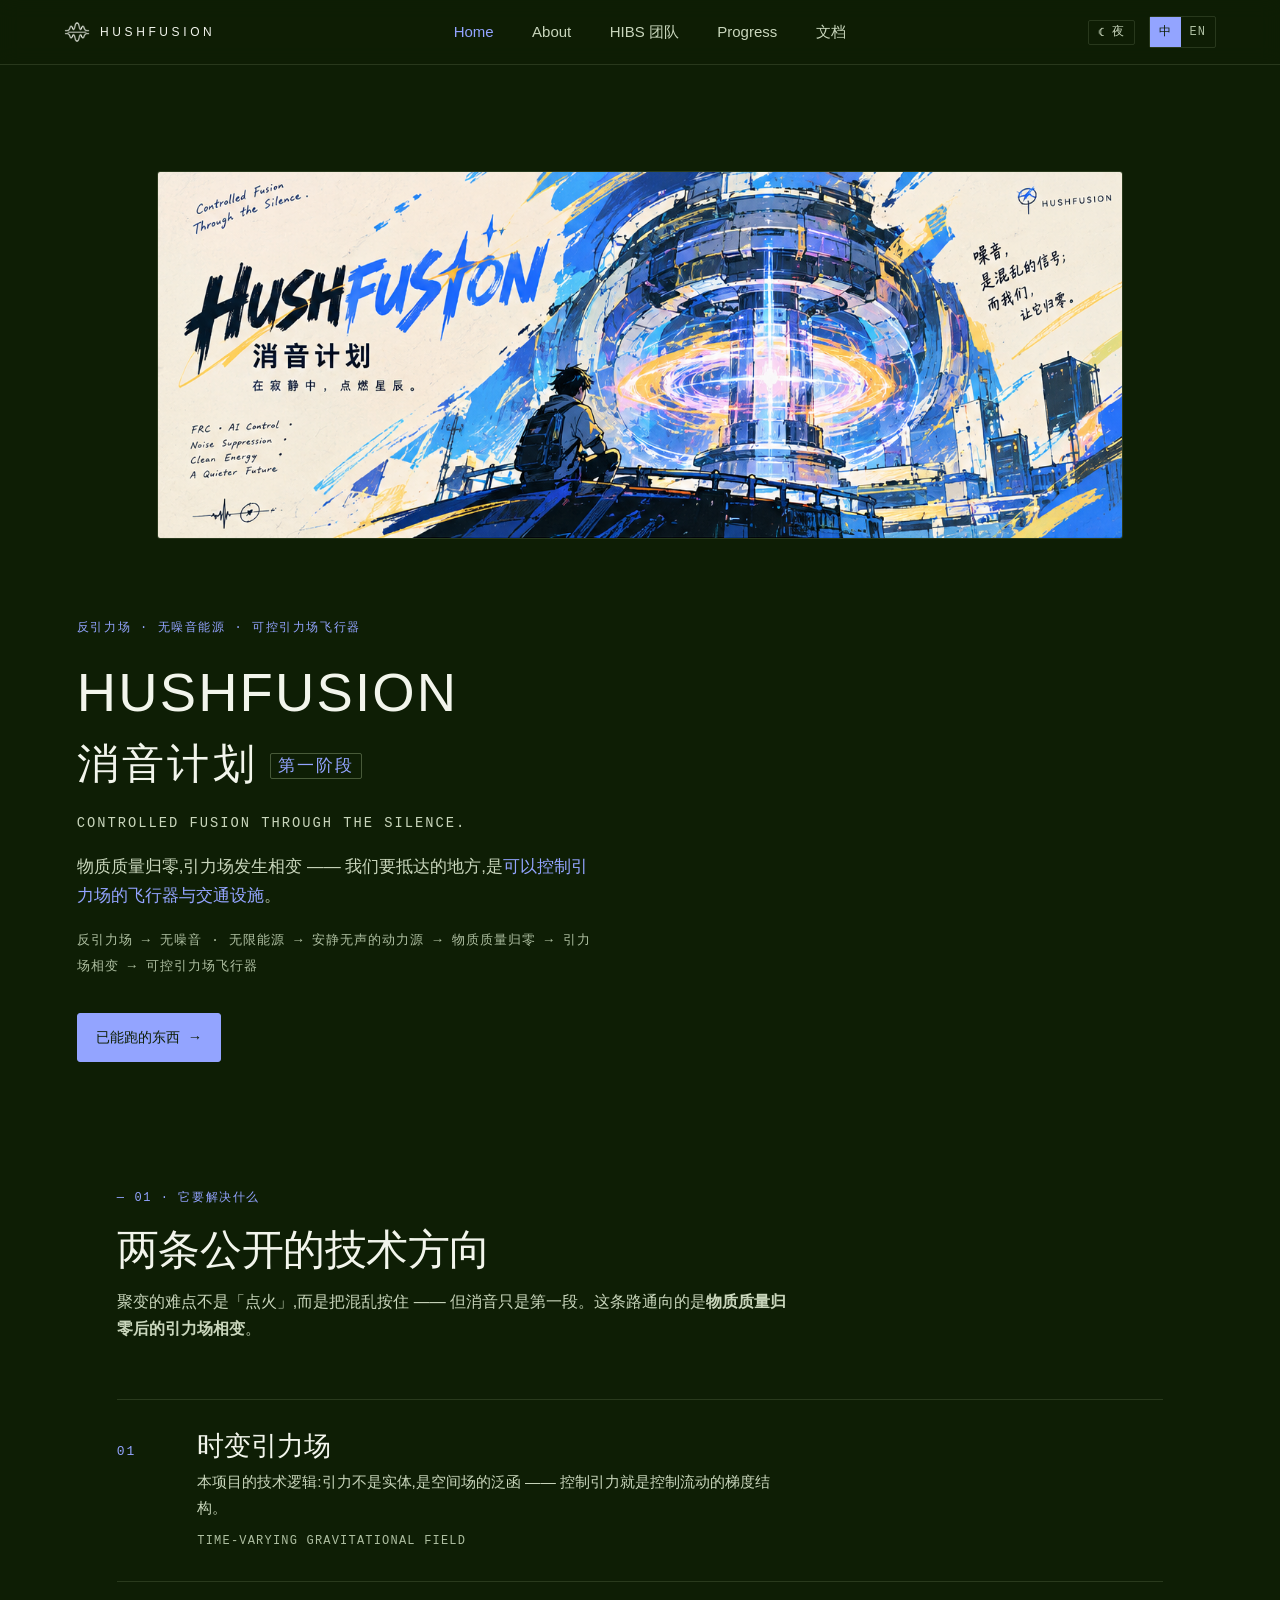
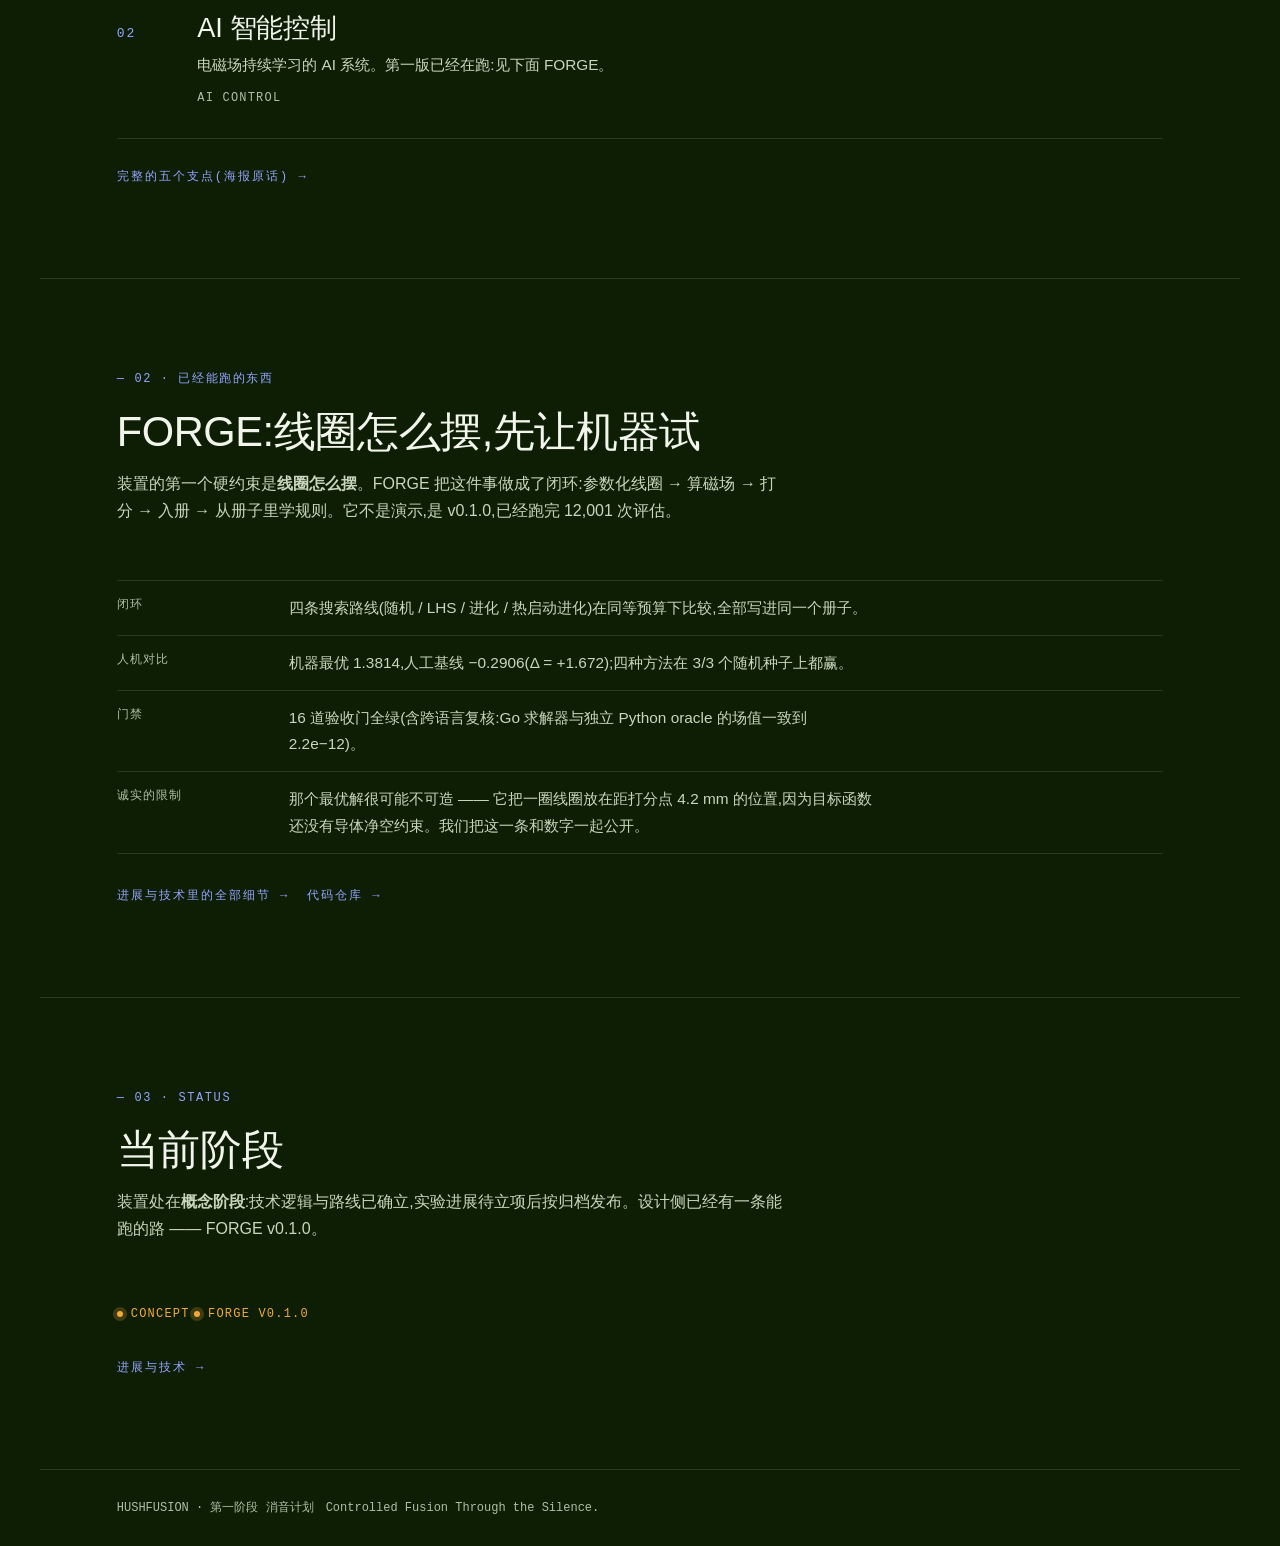
==== commit f5d19310: "design(site): 前门做减法 + 首次把设计系统 FORGE 写进站点;修 CI 三天红 减法(需方:内容太乱,用乔布斯技能删减) - 诊断:同一句话在一屏内说了八遍。删掉与下方清单逐字重复" ====
--- a/index.html
+++ b/index.html
@@ -4,12 +4,12 @@
 <meta charset="UTF-8">
 <meta name="viewport" content="width=device-width, initial-scale=1">
 <title>HUSHFUSION — 反引力场 · 无噪音能源 · 可控引力场飞行器</title>
-<meta name="description" content="HUSHFUSION:用反引力场换取没有噪音的能源与安静无声的动力源;终局是物质质量归零后的引力场相变,以及可控引力场的飞行器。消音计划是第一阶段。">
+<meta name="description" content="HUSHFUSION:用反引力场换取没有噪音的能源与安静无声的动力源;终局是物质质量归零后的引力场相变,以及可控引力场的飞行器。消音计划是第一阶段;已有一个可运行的线圈设计系统 FORGE。">
 <link rel="icon" href="icons/favicon-32.png" sizes="32x32" data-icon="favicon">
 <link rel="apple-touch-icon" href="icons/apple-touch-icon.png" data-icon="apple">
 <meta name="theme-color" content="#0E1E05" id="theme-color">
 <script>/* 主题先定再上色:避免加载瞬间闪另一种主题(默认夜,显式选过就按存的来) */try{if(localStorage.getItem('hushfusion-theme')==='light')document.documentElement.setAttribute('data-theme','light');}catch(e){}</script>
-<link rel="stylesheet" href="style.css?v=17">
+<link rel="stylesheet" href="style.css?v=19">
 </head>
 <body>
 
@@ -47,9 +47,6 @@
     <figure class="exhibit reveal">
       <img src="assets/hero/poster-full.png"
            alt="HUSHFUSION 消音计划手绘海报:笔迹主标、中文标语与反应堆主视觉">
-      <figcaption>
-       
-      </figcaption>
     </figure>
   </section>
 
@@ -61,91 +58,70 @@
       <p class="intro-cn">消音计划<span class="intro-phase">第一阶段</span></p>
       <p class="intro-en">Controlled Fusion Through the Silence.</p>
       <p class="lede" data-zh="物质质量归零,引力场发生相变 —— 我们要抵达的地方,是&lt;strong&gt;可以控制引力场的飞行器与交通设施&lt;/strong&gt;。" data-en="Mass goes to zero and the gravitational field undergoes a phase transition — where we are headed is &lt;strong&gt;flight vehicles and transport infrastructure built on a controlled gravitational field&lt;/strong&gt;." data-html="1">物质质量归零,引力场发生相变 —— 我们要抵达的地方,是<strong>可以控制引力场的飞行器与交通设施</strong>。</p>
-      <p class="lede" style="margin-top:14px" data-zh="HUSHFUSION 是一个以可控核聚变为起点的科研项目,用&lt;strong&gt;反引力场&lt;/strong&gt;做到两件事:&lt;strong&gt;没有噪音&lt;/strong&gt;与&lt;strong&gt;无限能源&lt;/strong&gt;,并由此得到安静无声的动力源。" data-en="HUSHFUSION starts from controlled fusion and uses an &lt;strong&gt;anti-gravity field&lt;/strong&gt; to achieve two things — &lt;strong&gt;no noise&lt;/strong&gt; and &lt;strong&gt;unlimited energy&lt;/strong&gt; — yielding a power source that is silent." data-html="1">HUSHFUSION 是一个以可控核聚变为起点的科研项目,用<strong>反引力场</strong>做到两件事:<strong>没有噪音</strong>与<strong>无限能源</strong>,并由此得到安静无声的动力源。</p>
-            <p class="intro-path" data-zh="反引力场 → 无噪音 · 无限能源 → 安静无声的动力源 → 物质质量归零 → 引力场相变 → 可控引力场飞行器" data-en="Anti-gravity field → no noise · unlimited energy → silent power → mass to zero → gravitational phase transition → gravity-controlled flight">反引力场 → 无噪音 · 无限能源 → 安静无声的动力源 → 物质质量归零 → 引力场相变 → 可控引力场飞行器</p>
+      <p class="intro-path" data-zh="反引力场 → 无噪音 · 无限能源 → 安静无声的动力源 → 物质质量归零 → 引力场相变 → 可控引力场飞行器" data-en="Anti-gravity field → no noise · unlimited energy → silent power → mass to zero → gravitational phase transition → gravity-controlled flight">反引力场 → 无噪音 · 无限能源 → 安静无声的动力源 → 物质质量归零 → 引力场相变 → 可控引力场飞行器</p>
       <div class="intro-cta">
-        <a class="quiet-cta quiet-cta--solid" href="progress.html#tech">探索更多 <span aria-hidden="true">→</span></a>
-        <a class="quiet-cta" href="progress.html">阅读进展</a>
+        <a class="quiet-cta quiet-cta--solid" href="progress.html#forge">已能跑的东西 <span aria-hidden="true">→</span></a>
       </div>
     </div>
   </section>
 
-  <!-- ◆ 滚动展示栏:主题词(取自海报要点) -->
-  <div class="cap-marquee" aria-hidden="false">
-    <div class="cap-marquee-track">
-      <span class="cap-marquee-group">
-        <span class="cap-marquee-item"><b>01</b>Time-Varying Gravity</span><span class="cap-marquee-sep">◇</span>
-        <span class="cap-marquee-item"><b>02</b>AI Control</span><span class="cap-marquee-sep">◇</span>
-        <span class="cap-marquee-item"><b>03</b>Noise Suppression</span><span class="cap-marquee-sep">◇</span>
-        <span class="cap-marquee-item"><b>04</b>Clean Energy</span><span class="cap-marquee-sep">◇</span>
-        <span class="cap-marquee-item"><b>05</b>A Quieter Future</span><span class="cap-marquee-sep">◇</span>
-      </span>
-      <span class="cap-marquee-group" aria-hidden="true">
-        <span class="cap-marquee-item"><b>01</b>Time-Varying Gravity</span><span class="cap-marquee-sep">◇</span>
-        <span class="cap-marquee-item"><b>02</b>AI Control</span><span class="cap-marquee-sep">◇</span>
-        <span class="cap-marquee-item"><b>03</b>Noise Suppression</span><span class="cap-marquee-sep">◇</span>
-        <span class="cap-marquee-item"><b>04</b>Clean Energy</span><span class="cap-marquee-sep">◇</span>
-        <span class="cap-marquee-item"><b>05</b>A Quieter Future</span><span class="cap-marquee-sep">◇</span>
-      </span>
-    </div>
-  </div>
-
-  <!-- ◆ 能力:让世界更安静 -->
+  <!-- ◆ 两条公开的技术方向(只有两条是技术线,另外三个是动机与愿景 —— 完整五个支点见关于页) -->
   <section class="band" id="quiet">
     <div class="section-head reveal">
       <p class="kicker">— 01 · 它要解决什么</p>
-      <h2 class="section-title" data-zh="从动力源到飞行器" data-en="From a power source to flight">从动力源到飞行器</h2>
+      <h2 class="section-title" data-zh="两条公开的技术方向" data-en="Two public technical directions">两条公开的技术方向</h2>
       <p class="section-lede" data-zh="聚变的难点不是「点火」,而是把混乱按住 —— 但消音只是第一段。这条路通向的是&lt;strong&gt;物质质量归零后的引力场相变&lt;/strong&gt;。" data-en="The hard part of fusion is not ignition but holding the chaos still — yet silencing is only the first stretch. The road leads to &lt;strong&gt;the gravitational phase transition that follows mass going to zero&lt;/strong&gt;." data-html="1">聚变的难点不是「点火」,而是把混乱按住 —— 但消音只是第一段。这条路通向的是<strong>物质质量归零后的引力场相变</strong>。</p>
     </div>
 
-    <div class="split reveal">
-      <ol class="cap-list reveal">
-        <li><span class="cap-no">01</span><div class="cap-body">
-          <h3>时变引力场</h3>
-          <p>本项目的技术逻辑。</p>
-          <span class="cap-tag">Time-Varying Gravitational Field</span>
-        </div></li>
-        <li><span class="cap-no">02</span><div class="cap-body">
-          <h3>AI 智能控制</h3>
-          <p>项目海报上列出的方向之一:电磁场持续学习的 AI 系统。</p>
-          <span class="cap-tag">AI Control</span>
-        </div></li>
-        <li><span class="cap-no">03</span><div class="cap-body">
-          <h3>噪音抑制</h3>
-          <p>动机层:要的是安静。它不是本项目的技术手段 —— 手段在<strong>时变引力场</strong>一侧。</p>
-          <span class="cap-tag">Noise Suppression</span>
-        </div></li>
-        <li><span class="cap-no">04</span><div class="cap-body">
-          <h3>清洁能源</h3>
-          <p>清洁能源方向。</p>
-          <span class="cap-tag">Clean Energy</span>
-        </div></li>
-        <li><span class="cap-no">05</span><div class="cap-body">
-          <h3>更安静的将来</h3>
-          <p>能源问题的解,不应该是更大的轰鸣,而是更少的噪声。</p>
-          <span class="cap-tag">A Quieter Future</span>
-        </div></li>
-      </ol>
-      <figure class="reveal fig-native-sm">
-     
-        
-      </figure>
+    <ol class="cap-list reveal">
+      <li><span class="cap-no">01</span><div class="cap-body">
+        <h3>时变引力场</h3>
+        <p data-zh="本项目的技术逻辑:引力不是实体,是空间场的泛函 —— 控制引力就是控制流动的梯度结构。" data-en="The technical logic of the project: gravity is not a substance but a functional of the space field — controlling gravity means controlling the gradient structure of the flow.">本项目的技术逻辑:引力不是实体,是空间场的泛函 —— 控制引力就是控制流动的梯度结构。</p>
+        <span class="cap-tag">Time-Varying Gravitational Field</span>
+      </div></li>
+      <li><span class="cap-no">02</span><div class="cap-body">
+        <h3>AI 智能控制</h3>
+        <p data-zh="电磁场持续学习的 AI 系统。第一版已经在跑:见下面 FORGE。" data-en="An AI system that keeps learning the electromagnetic field. Its first version already runs — see FORGE below.">电磁场持续学习的 AI 系统。第一版已经在跑:见下面 FORGE。</p>
+        <span class="cap-tag">AI Control</span>
+      </div></li>
+    </ol>
+    <p style="margin-top:22px"><a class="see-all" href="about.html#bullets"
+      data-zh="完整的五个支点(海报原话) →" data-en="All five pillars, as written on the poster →">完整的五个支点(海报原话) →</a></p>
+  </section>
+
+  <!-- ◆ 已经能跑的东西:FORGE(唯一有实测数字的一块) -->
+  <section class="band" id="forge">
+    <div class="section-head reveal">
+      <p class="kicker">— 02 · 已经能跑的东西</p>
+      <h2 class="section-title" data-zh="FORGE:线圈怎么摆,先让机器试" data-en="FORGE: let the machine try the coil first">FORGE:线圈怎么摆,先让机器试</h2>
+      <p class="section-lede" data-html="1" data-zh="装置的第一个硬约束是&lt;strong&gt;线圈怎么摆&lt;/strong&gt;。FORGE 把这件事做成了闭环:参数化线圈 → 算磁场 → 打分 → 入册 → 从册子里学规则。它不是演示,是 v0.1.0,已经跑完 12,001 次评估。" data-en="The first hard constraint of any device is &lt;strong&gt;where the coils go&lt;/strong&gt;. FORGE closes that loop: parameterised coils → field solve → score → registry → rules mined from the registry. It is not a demo — it is v0.1.0, and it has already run 12,001 evaluations.">装置的第一个硬约束是<strong>线圈怎么摆</strong>。FORGE 把这件事做成了闭环:参数化线圈 → 算磁场 → 打分 → 入册 → 从册子里学规则。它不是演示,是 v0.1.0,已经跑完 12,001 次评估。</p>
     </div>
+
+    <dl class="spec-list reveal">
+      <div><dt>闭环</dt><dd data-zh="四条搜索路线(随机 / LHS / 进化 / 热启动进化)在同等预算下比较,全部写进同一个册子。" data-en="Four search routes (random / LHS / evolution / warm-start evolution) compared at equal budget, all written into one registry.">四条搜索路线(随机 / LHS / 进化 / 热启动进化)在同等预算下比较,全部写进同一个册子。</dd></div>
+      <div><dt>人机对比</dt><dd data-zh="机器最优 1.3814,人工基线 −0.2906(Δ = +1.672);四种方法在 3/3 个随机种子上都赢。" data-en="Machine best 1.3814 against a human-designed baseline of −0.2906 (Δ = +1.672); all four methods win on 3/3 seeds.">机器最优 1.3814,人工基线 −0.2906(Δ = +1.672);四种方法在 3/3 个随机种子上都赢。</dd></div>
+      <div><dt>门禁</dt><dd data-zh="16 道验收门全绿(含跨语言复核:Go 求解器与独立 Python oracle 的场值一致到 2.2e−12)。" data-en="16 acceptance gates green, including a cross-language check: the Go solver and an independent Python oracle agree on field values to 2.2e−12.">16 道验收门全绿(含跨语言复核:Go 求解器与独立 Python oracle 的场值一致到 2.2e−12)。</dd></div>
+      <div><dt>诚实的限制</dt><dd data-zh="那个最优解很可能不可造 —— 它把一圈线圈放在距打分点 4.2 mm 的位置,因为目标函数还没有导体净空约束。我们把这一条和数字一起公开。" data-en="That winning design is most likely unbuildable — it parks a coil 4.2 mm from the scoring point, because the objective still has no conductor-clearance constraint. We publish that alongside the number.">那个最优解很可能不可造 —— 它把一圈线圈放在距打分点 4.2 mm 的位置,因为目标函数还没有导体净空约束。我们把这一条和数字一起公开。</dd></div>
+    </dl>
+
+    <p style="margin-top:26px">
+      <a class="see-all" href="progress.html#forge" data-zh="进展与技术里的全部细节 →" data-en="Full detail under Progress &amp; technology →">进展与技术里的全部细节 →</a>
+      &nbsp;&nbsp;
+      <a class="see-all" href="https://github.com/logos-42/hushfusion-forge" target="_blank" rel="noopener" data-zh="代码仓库 →" data-en="Repository →">代码仓库 →</a>
+    </p>
   </section>
 
   <!-- ◆ 当前阶段 -->
   <section class="band" id="status">
     <div class="section-head reveal">
-      <p class="kicker">— 02 · Status</p>
+      <p class="kicker">— 03 · Status</p>
       <h2 class="section-title" data-zh="当前阶段" data-en="Current stage">当前阶段</h2>
-      <p class="section-lede" data-zh="第一阶段「消音计划」处于&lt;strong&gt;概念阶段&lt;/strong&gt;:技术逻辑与路线已确立,实验进展待立项后按归档发布。" data-en="The first phase — the hush plan — is at the &lt;strong&gt;concept stage&lt;/strong&gt;: the technical logic and the route are settled; experimental progress is published once archived." data-html="1">第一阶段「消音计划」处于<strong>概念阶段</strong>:技术逻辑与路线已确立,实验进展待立项后按归档发布。</p>
+      <p class="section-lede" data-html="1" data-zh="装置处在&lt;strong&gt;概念阶段&lt;/strong&gt;:技术逻辑与路线已确立,实验进展待立项后按归档发布。设计侧已经有一条能跑的路 —— FORGE v0.1.0。" data-en="The device is at the &lt;strong&gt;concept stage&lt;/strong&gt;: the technical logic and the route are settled, and experimental progress is published once archived. On the design side one path already runs — FORGE v0.1.0.">装置处在<strong>概念阶段</strong>:技术逻辑与路线已确立,实验进展待立项后按归档发布。设计侧已经有一条能跑的路 —— FORGE v0.1.0。</p>
     </div>
-    <p><span class="status">Concept</span></p>
+    <p><span class="status">Concept</span> <span class="status">FORGE v0.1.0</span></p>
     <p style="margin-top:26px"><a class="see-all" href="progress.html"
        data-zh="进展与技术 →" data-en="Progress &amp; technology →">进展与技术 →</a></p>
   </section>
-
-
 
 </main>
 
@@ -155,6 +131,6 @@
   <span>Controlled Fusion Through the Silence.</span>
 </footer>
 
-<script src="app.js?v=17" defer></script>
+<script src="app.js?v=19" defer></script>
 </body>
 </html>
--- a/style.css
+++ b/style.css
@@ -551,26 +551,42 @@
 
 /* 侧栏两段:上 = 三本账(单选标签),下 = 本页目录(锚点导航 + 滚动高亮) */
 .doc-tabs { display: flex; flex-direction: column; border-top: 1px solid var(--hairline-strong); }
+/* 账本是这一页的主角,目录是配角 —— 名字大一号、加粗、字色更亮;
+   排版改成竖排(编号 / 名字 / 说明各占一行),名字才有整栏宽度放大。 */
 .doc-tab {
-  position: relative; display: grid; grid-template-columns: 2.4em minmax(0, 1fr);
-  gap: 2px 10px; text-align: left; width: 100%; padding: 15px 6px 15px 14px;
+  position: relative; display: block; text-align: left; width: 100%;
+  padding: 15px 6px 15px 16px;
   border-bottom: 1px solid var(--hairline); background: none; transition: border-color .18s ease;
 }
 .doc-tab::before { content: ""; position: absolute; left: 0; top: 13px; bottom: 13px;
                    width: 2px; background: transparent; transition: background .18s ease; }
-.doc-tab .doc-no { font-family: var(--mono); font-size: 12px; letter-spacing: 1.6px; color: var(--ink-3); }
-.doc-tab .doc-name { color: var(--ink-3); font-size: .96rem; line-height: 1.5; transition: color .18s ease; }
-.doc-tab .doc-meta { grid-column: 2; font-family: var(--mono); font-size: 11px; letter-spacing: 1.1px;
-                     color: var(--ink-3); opacity: .72; }
+.doc-tab .doc-no { display: block; font-family: var(--mono); font-size: 11.5px; letter-spacing: 1.8px;
+                     color: var(--ink-3); margin-bottom: 3px; }
+.doc-tab .doc-name { display: block; color: var(--ink-2); font-size: 1.06rem; font-weight: 600;
+                     line-height: 1.35; letter-spacing: .01em; transition: color .18s ease; }
+.doc-time td:first-child,
+.doc-time th:first-child { white-space: nowrap; }
+
+.doc-tab .doc-meta { display: block; margin-top: 4px; font-family: var(--mono); font-size: 11px; letter-spacing: 1.1px;
+                     color: var(--ink-3); opacity: .7; }
 .doc-tab:hover .doc-name { color: var(--ink-2); }
 .doc-tab:hover::before { background: var(--hairline-strong); }
-.doc-tab[aria-selected="true"] .doc-name { color: var(--ink); }
+.doc-tab[aria-selected="true"] .doc-name { color: var(--ink); font-weight: 700; }
 .doc-tab[aria-selected="true"] .doc-no { color: var(--accent); }
 .doc-tab[aria-selected="true"]::before { background: var(--accent); }
 .doc-tab:focus-visible { outline: 2px solid var(--accent); outline-offset: 2px; }
 
 .doc-panes { min-width: 0; }   /* 栅格子项是这层:不设 0,里面最宽的表会顶开整列 */
 .doc-pane { min-width: 0; }
+
+/* 深链(#doc-xxx)会把面板程序聚焦,浏览器默认给整块画一圈焦点框 —— 那是可聚焦元素的默认
+   反应,不是这一页想要的视觉(窄屏上尤其像排版事故)。键盘 Tab 进来时必须仍然看得见,
+   所以只保留 :focus-visible:鼠标/触屏/深链不画,键盘画。 */
+.doc-pane:focus { outline: none; }
+/* 注意:光写 :focus-visible 压不住深链 —— 实测 Chrome 把「片段导航」也判为 focus-visible
+   (点链接进来那一圈框就是它画的)。这里用 app.js 里的键盘标志自己分辨:
+   只有真的按 Tab 进来才加 .is-kb-focus,链接/程序聚焦一律不画。 */
+.doc-pane.is-kb-focus:focus { outline: 2px solid var(--accent); outline-offset: 6px; }
 .doc-pane[hidden] { display: none; }
 /* 面板内的区块不再自带版心与左右留白 —— 栅格已经把留白给过了 */
 .doc-pane > section.band { max-width: none; margin: 0; padding: clamp(34px, 5vh, 68px) 0 0; }
@@ -593,7 +609,11 @@
   .doc-nav { position: static; }
   .doc-tabs { flex-direction: row; overflow-x: auto;
               border-bottom: 1px solid var(--hairline); -webkit-overflow-scrolling: touch; }
-  .doc-toc { display: none; }   /* 窄屏横向标签条 + 目录会打架,目录只在宽屏出现 */
+  .doc-toc { display: none; }
+  .doc-tab { width: auto; padding: 11px 15px; }
+  .doc-tab .doc-no { display: inline; margin: 0 7px 0 0; }
+  .doc-tab .doc-name { display: inline; font-size: .98rem; }
+  .doc-tab .doc-meta { display: none; }   /* 横条里放说明会撑高整条 */   /* 窄屏横向标签条 + 目录会打架,目录只在宽屏出现 */
   .doc-tab { flex: 0 0 auto; width: auto; padding: 12px 18px; border-bottom: 0;
              border-right: 1px solid var(--hairline); }
   .doc-tab::before { left: 0; right: 0; top: auto; bottom: 0; width: auto; height: 2px; }
@@ -661,7 +681,7 @@
   .doc-ledgers .doc-tabs { border-top: none; }    /* 有标题了,不必再顶一条线 */
   /* 栏窄了 36px,靠「编号列收窄 + 字号降一档」把名字重新排回一行(否则
      「控制引力场的代数系统」会在中间断成两行,读起来像坏掉了) */
-  .doc-ledgers .doc-tab { grid-template-columns: 1.7em minmax(0, 1fr); padding-left: 12px; padding-right: 4px; }
-  .doc-ledgers .doc-name { font-size: .86rem; }   /* 与「本页目录」同号 */
+  .doc-ledgers .doc-tab { padding-left: 12px; padding-right: 0; }
+  .doc-ledgers .doc-name { font-size: 1.06rem; }  /* 竖排后名字有整栏宽度,和窄屏栏同一号 */
   .doc-ledgers .doc-meta { font-size: 10px; letter-spacing: 1px; }
 }
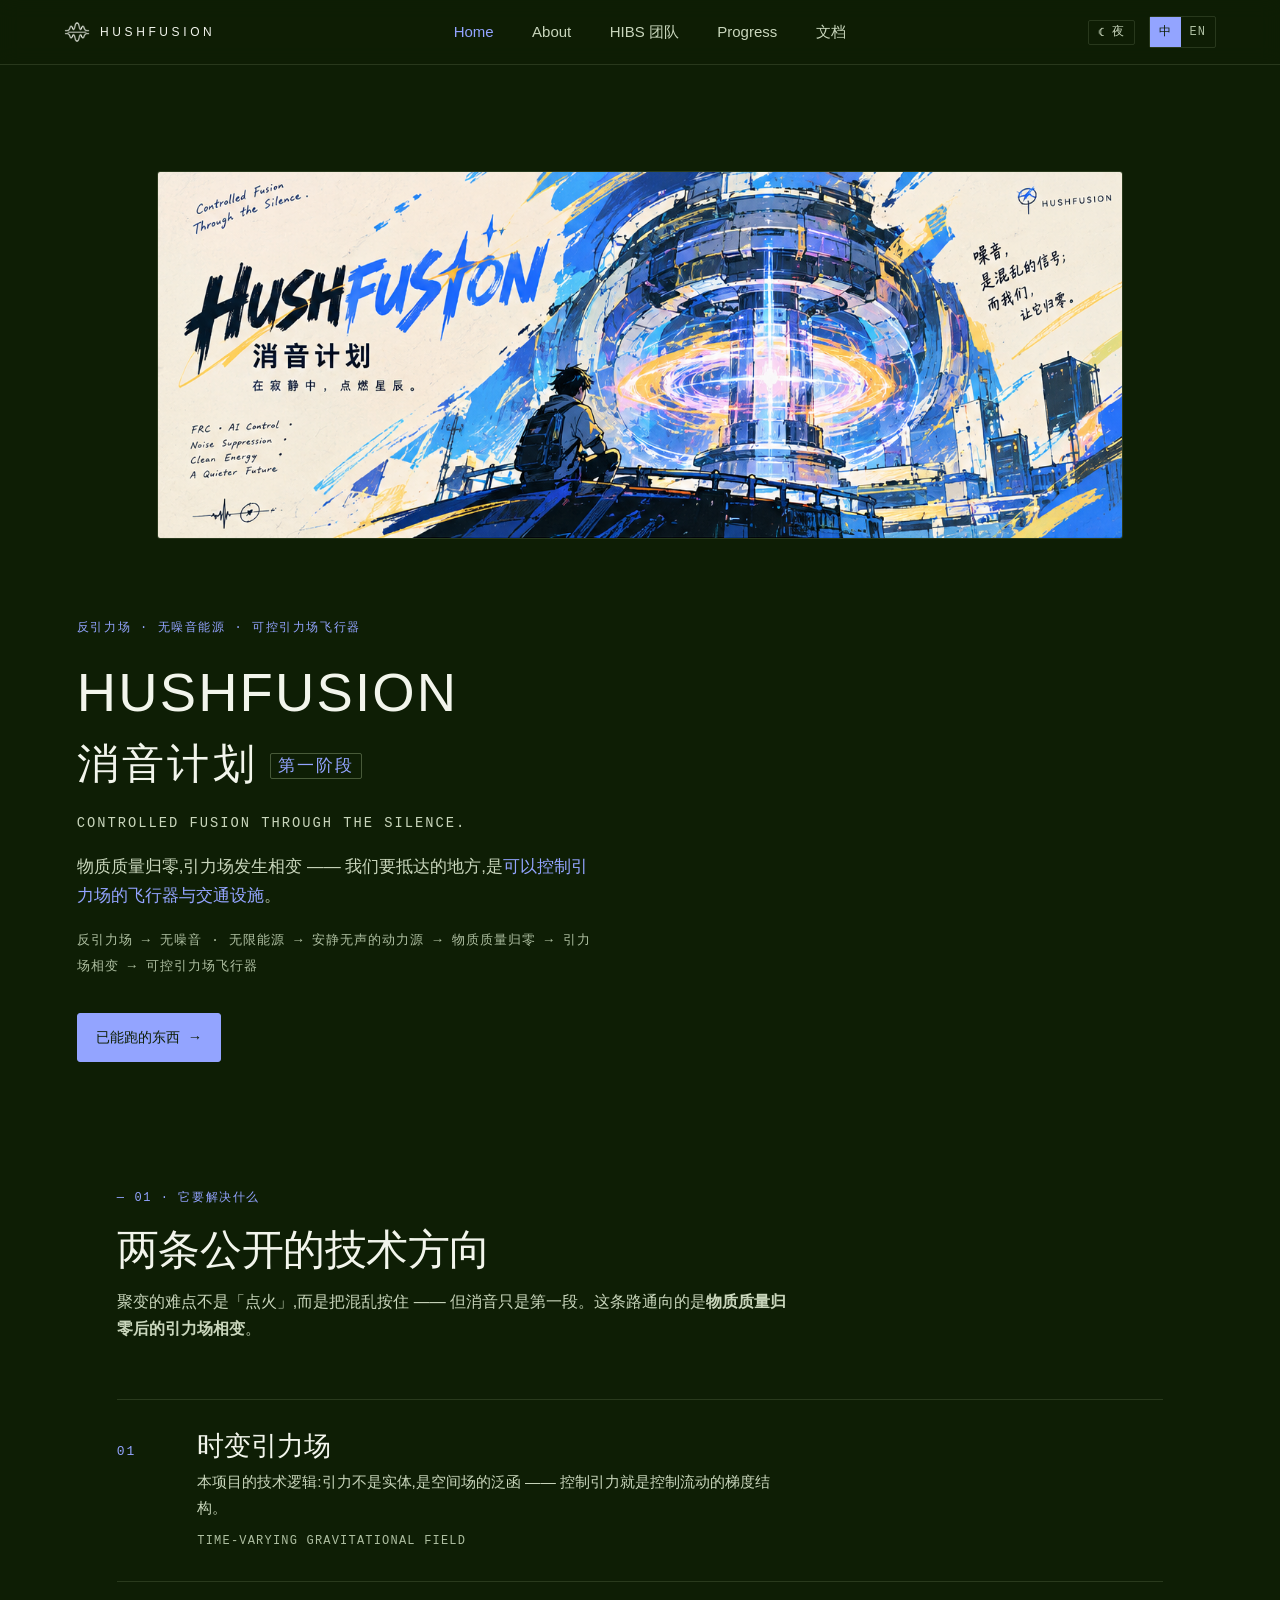
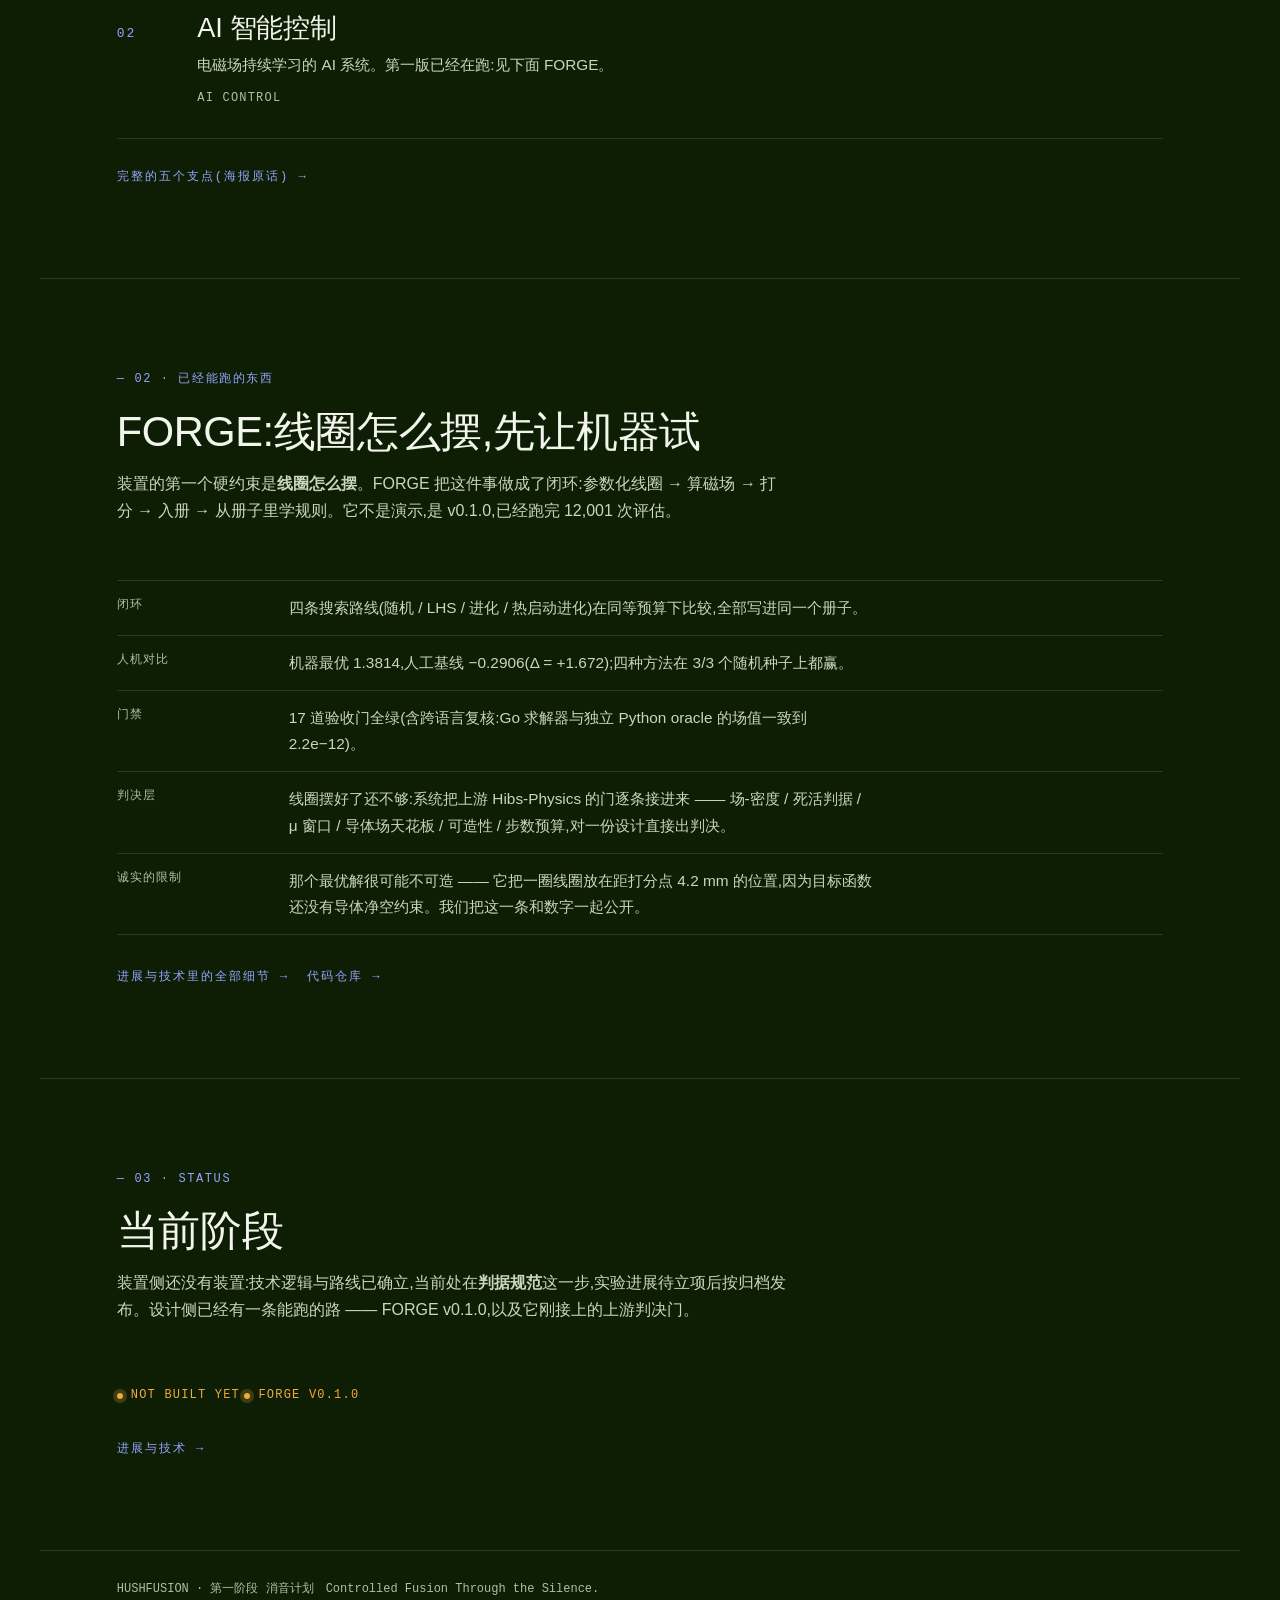
==== commit 09475f12: "design(site): 进展页接入上游判决层 + 阶段口径改准(概念→判据规范)+ 修部署假红 判决层(需方:Forge 要根据 ProjectionPhysics 内部的设计来实现,实现完再改进" ====
--- a/index.html
+++ b/index.html
@@ -100,7 +100,8 @@
     <dl class="spec-list reveal">
       <div><dt>闭环</dt><dd data-zh="四条搜索路线(随机 / LHS / 进化 / 热启动进化)在同等预算下比较,全部写进同一个册子。" data-en="Four search routes (random / LHS / evolution / warm-start evolution) compared at equal budget, all written into one registry.">四条搜索路线(随机 / LHS / 进化 / 热启动进化)在同等预算下比较,全部写进同一个册子。</dd></div>
       <div><dt>人机对比</dt><dd data-zh="机器最优 1.3814,人工基线 −0.2906(Δ = +1.672);四种方法在 3/3 个随机种子上都赢。" data-en="Machine best 1.3814 against a human-designed baseline of −0.2906 (Δ = +1.672); all four methods win on 3/3 seeds.">机器最优 1.3814,人工基线 −0.2906(Δ = +1.672);四种方法在 3/3 个随机种子上都赢。</dd></div>
-      <div><dt>门禁</dt><dd data-zh="16 道验收门全绿(含跨语言复核:Go 求解器与独立 Python oracle 的场值一致到 2.2e−12)。" data-en="16 acceptance gates green, including a cross-language check: the Go solver and an independent Python oracle agree on field values to 2.2e−12.">16 道验收门全绿(含跨语言复核:Go 求解器与独立 Python oracle 的场值一致到 2.2e−12)。</dd></div>
+      <div><dt>门禁</dt><dd data-zh="17 道验收门全绿(含跨语言复核:Go 求解器与独立 Python oracle 的场值一致到 2.2e−12)。" data-en="17 acceptance gates green, including a cross-language check: the Go solver and an independent Python oracle agree on field values to 2.2e−12.">17 道验收门全绿(含跨语言复核:Go 求解器与独立 Python oracle 的场值一致到 2.2e−12)。</dd></div>
+      <div><dt>判决层</dt><dd data-zh="线圈摆好了还不够:系统把上游 Hibs-Physics 的门逐条接进来 —— 场-密度 / 死活判据 / μ 窗口 / 导体场天花板 / 可造性 / 步数预算,对一份设计直接出判决。" data-en="Placing the coils is not enough: the system wires in the upstream Hibs-Physics gates — field-density / death threshold / mu-window / conductor ceiling / buildability / step budget — and returns a verdict on a design.">线圈摆好了还不够:系统把上游 Hibs-Physics 的门逐条接进来 —— 场-密度 / 死活判据 / μ 窗口 / 导体场天花板 / 可造性 / 步数预算,对一份设计直接出判决。</dd></div>
       <div><dt>诚实的限制</dt><dd data-zh="那个最优解很可能不可造 —— 它把一圈线圈放在距打分点 4.2 mm 的位置,因为目标函数还没有导体净空约束。我们把这一条和数字一起公开。" data-en="That winning design is most likely unbuildable — it parks a coil 4.2 mm from the scoring point, because the objective still has no conductor-clearance constraint. We publish that alongside the number.">那个最优解很可能不可造 —— 它把一圈线圈放在距打分点 4.2 mm 的位置,因为目标函数还没有导体净空约束。我们把这一条和数字一起公开。</dd></div>
     </dl>
 
@@ -116,9 +117,9 @@
     <div class="section-head reveal">
       <p class="kicker">— 03 · Status</p>
       <h2 class="section-title" data-zh="当前阶段" data-en="Current stage">当前阶段</h2>
-      <p class="section-lede" data-html="1" data-zh="装置处在&lt;strong&gt;概念阶段&lt;/strong&gt;:技术逻辑与路线已确立,实验进展待立项后按归档发布。设计侧已经有一条能跑的路 —— FORGE v0.1.0。" data-en="The device is at the &lt;strong&gt;concept stage&lt;/strong&gt;: the technical logic and the route are settled, and experimental progress is published once archived. On the design side one path already runs — FORGE v0.1.0.">装置处在<strong>概念阶段</strong>:技术逻辑与路线已确立,实验进展待立项后按归档发布。设计侧已经有一条能跑的路 —— FORGE v0.1.0。</p>
+      <p class="section-lede" data-html="1" data-zh="&lt;strong&gt;装置侧还没有装置&lt;/strong&gt;:技术逻辑与路线已确立,当前处在&lt;strong&gt;判据规范&lt;/strong&gt;这一步,实验进展待立项后按归档发布。设计侧已经有一条能跑的路 —— FORGE v0.1.0,以及它刚接上的上游判决门。" data-en="On the &lt;strong&gt;device side there is no device yet&lt;/strong&gt;: the technical logic and the route are settled, the project sits at the &lt;strong&gt;criteria-specification&lt;/strong&gt; step, and experimental progress is published once archived. On the design side one path already runs — FORGE v0.1.0, plus the upstream verdict gates it has just been wired into.">装置侧还没有装置:技术逻辑与路线已确立,当前处在<strong>判据规范</strong>这一步,实验进展待立项后按归档发布。设计侧已经有一条能跑的路 —— FORGE v0.1.0,以及它刚接上的上游判决门。</p>
     </div>
-    <p><span class="status">Concept</span> <span class="status">FORGE v0.1.0</span></p>
+    <p><span class="status">Not built yet</span> <span class="status">FORGE v0.1.0</span></p>
     <p style="margin-top:26px"><a class="see-all" href="progress.html"
        data-zh="进展与技术 →" data-en="Progress &amp; technology →">进展与技术 →</a></p>
   </section>
